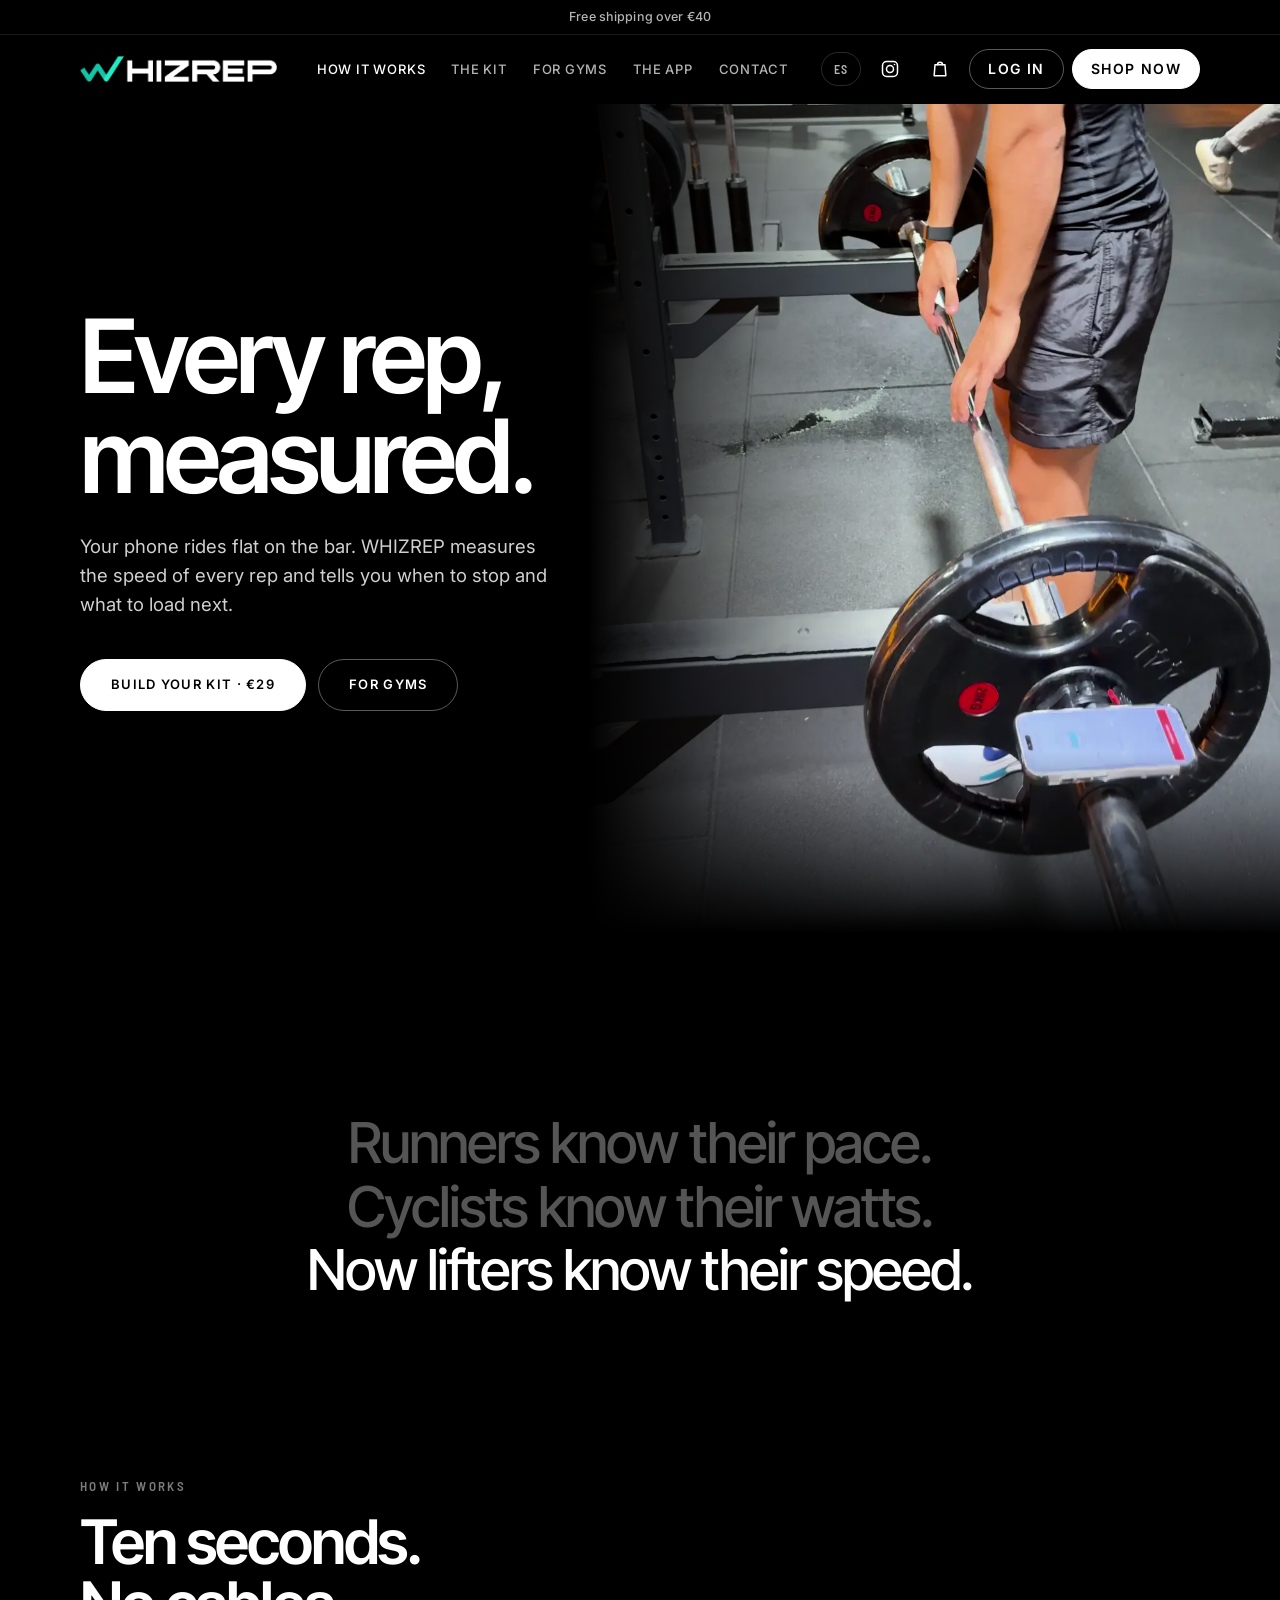
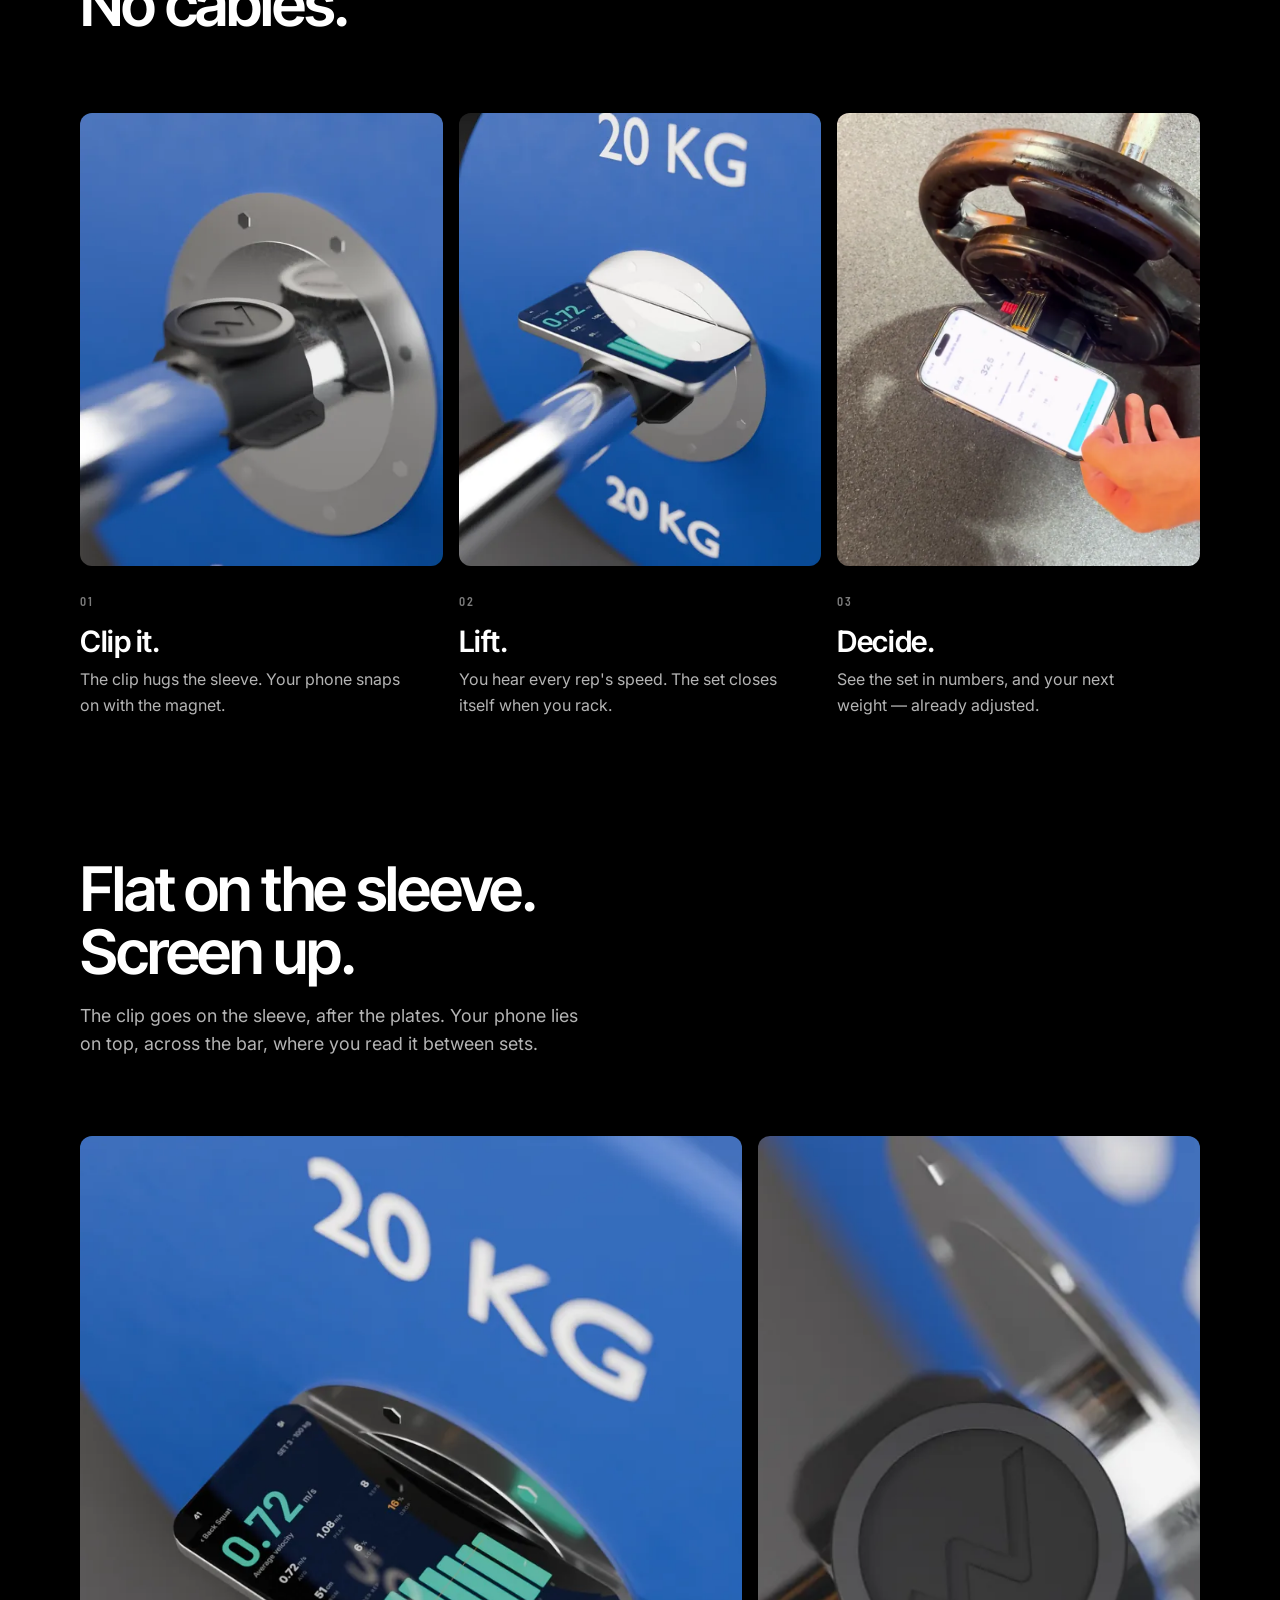
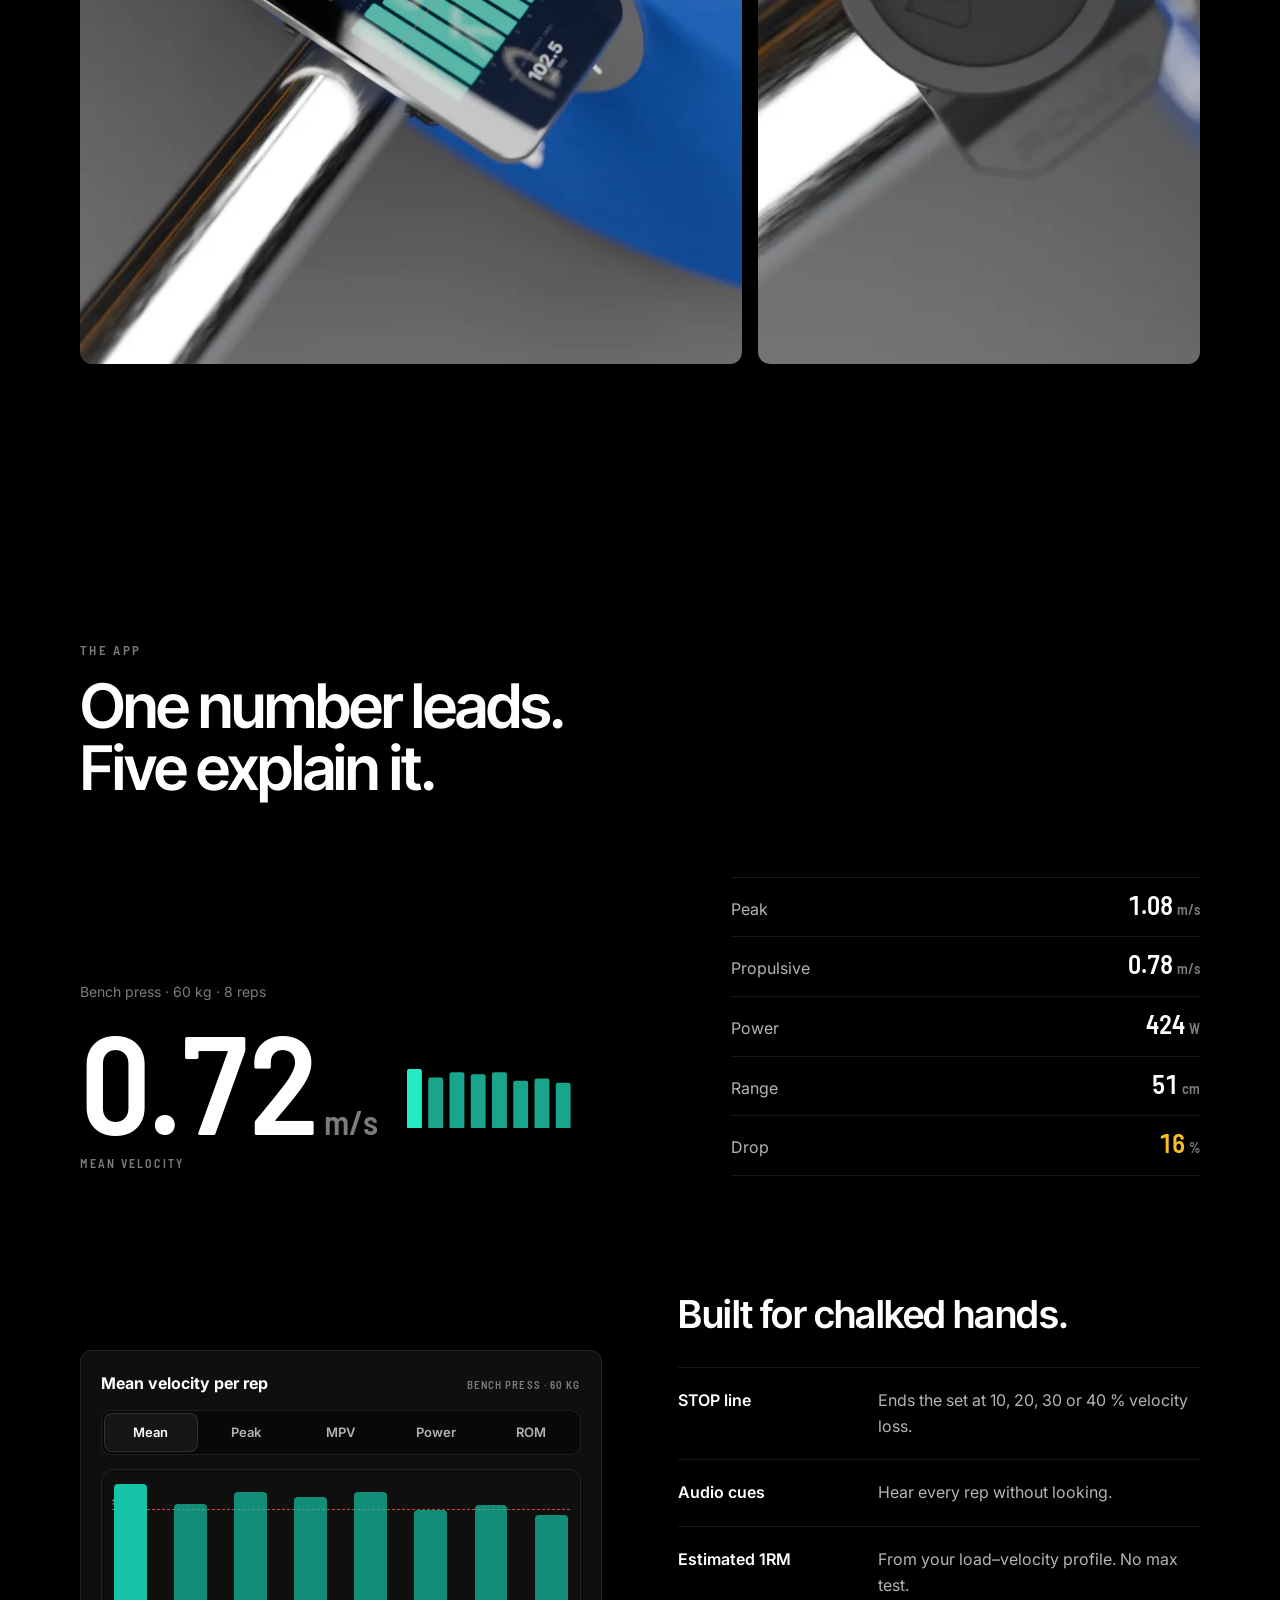
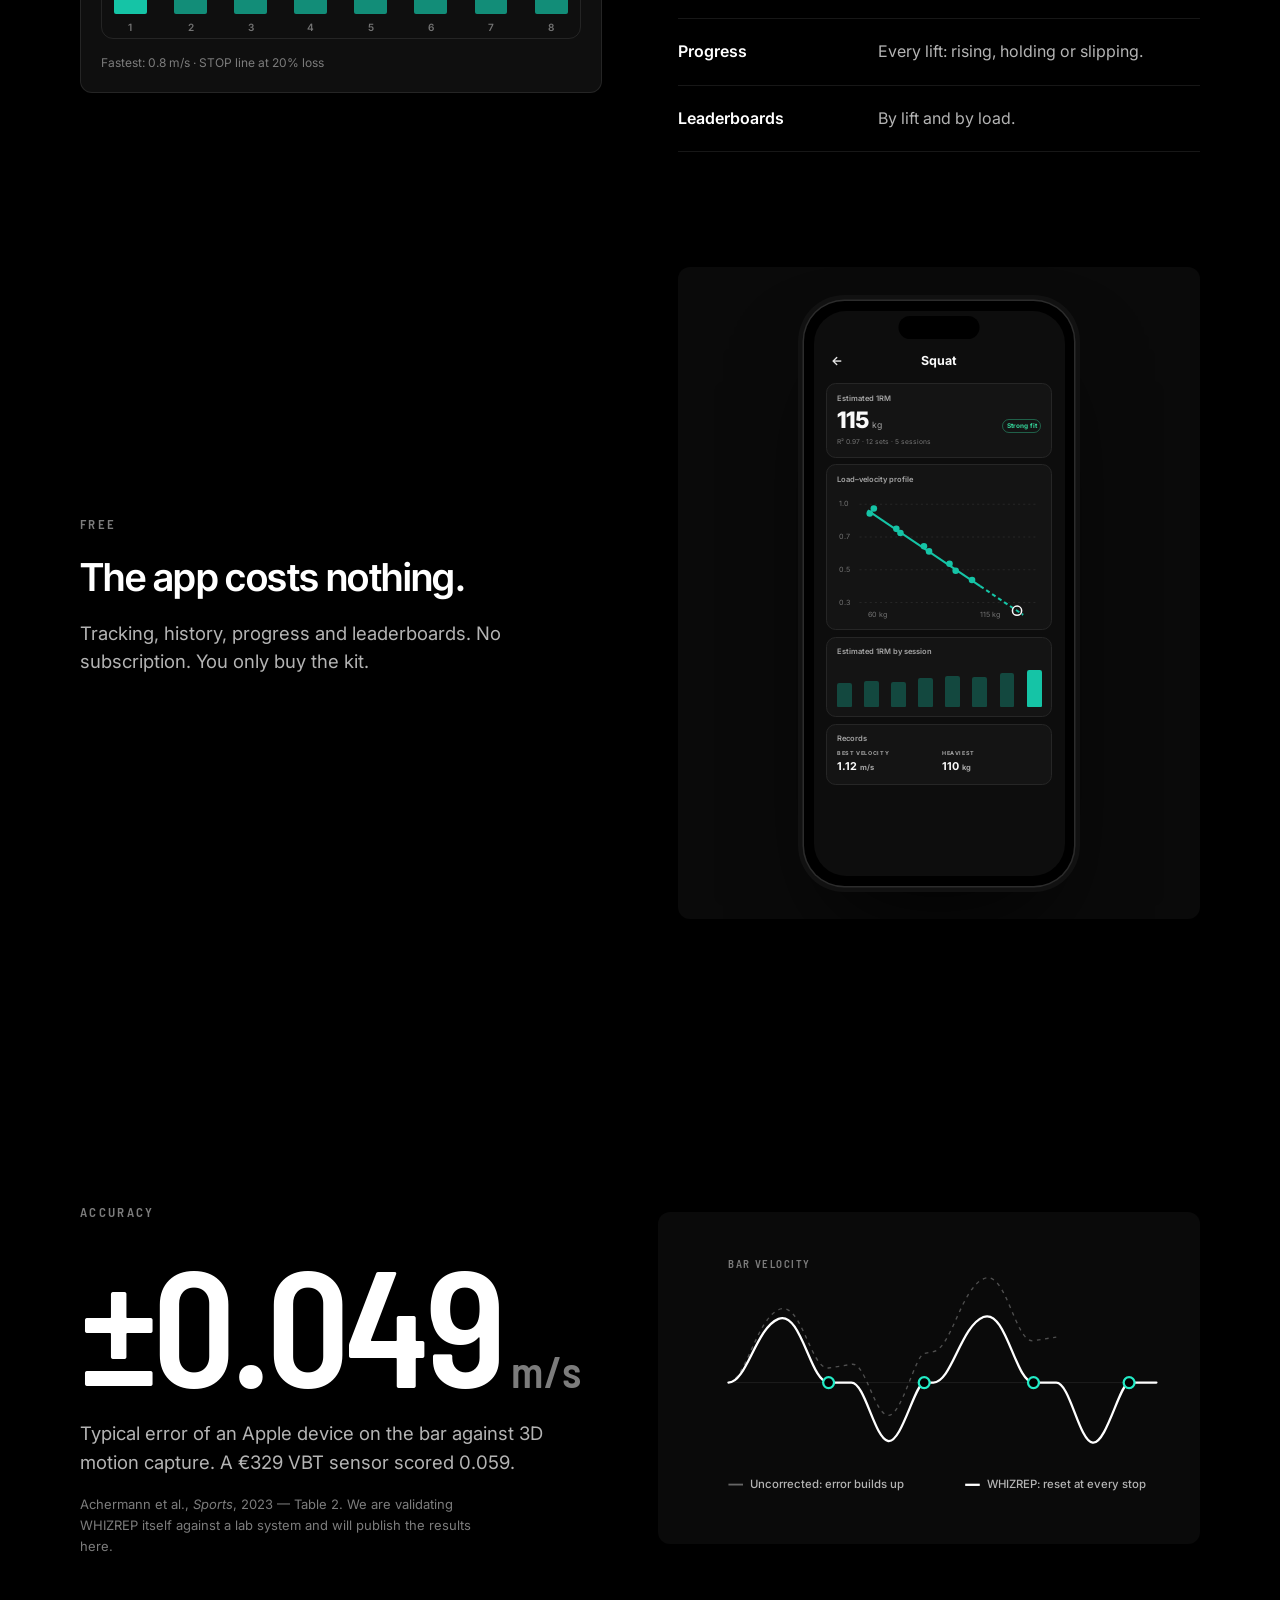
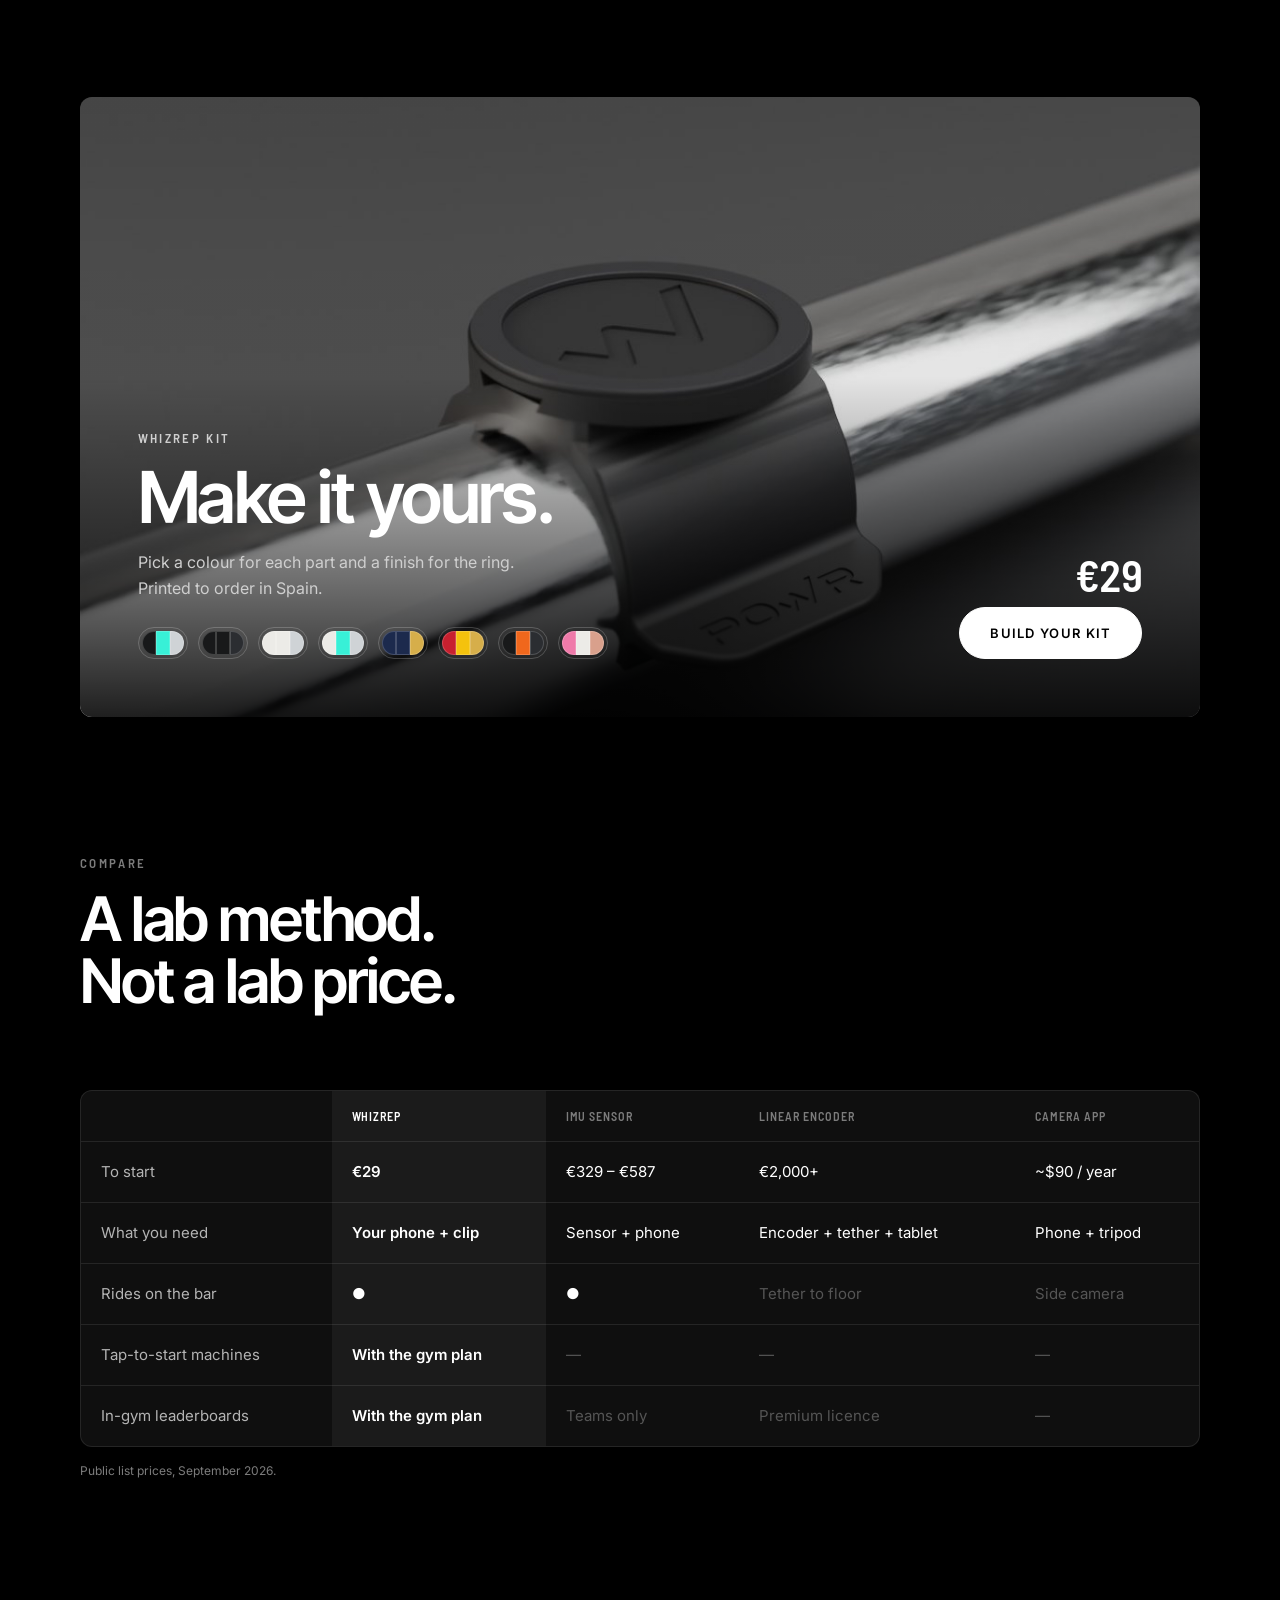
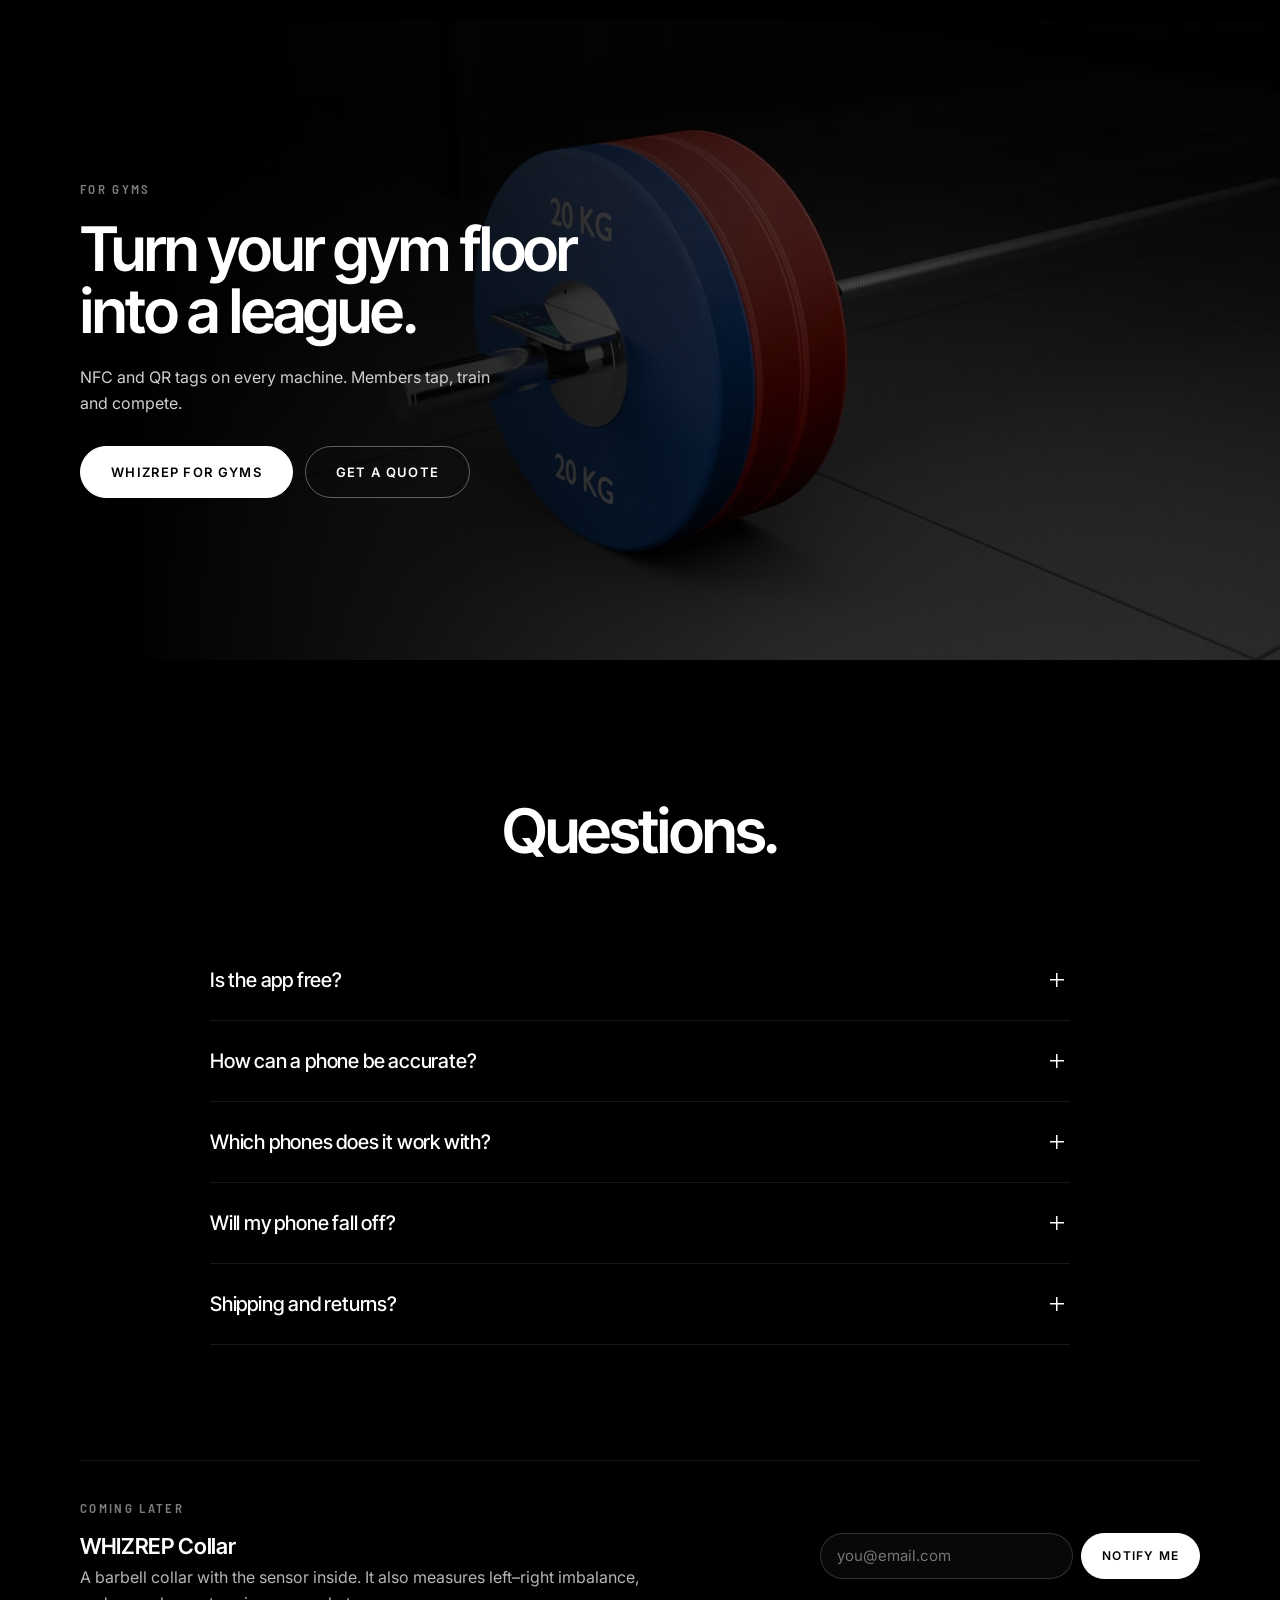
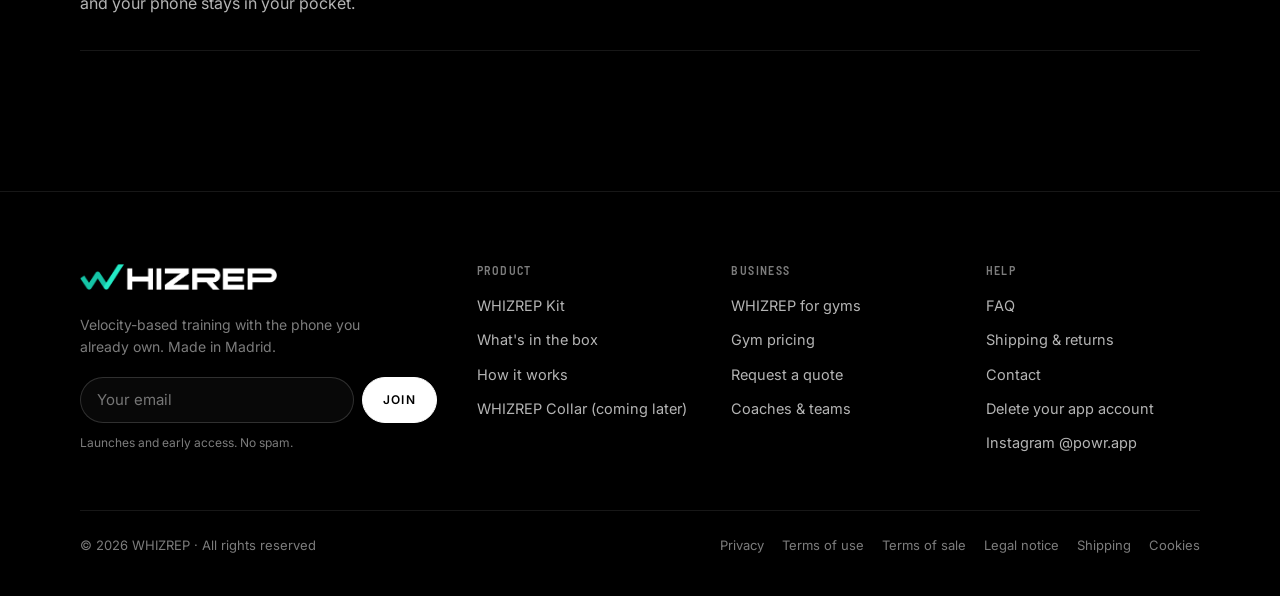
==== index.html @ 8ef983dd "Publish website from Powr 1ad20a00" ====
<!doctype html>
<html lang="en">
<head>
<meta charset="utf-8">
<meta name="viewport" content="width=device-width, initial-scale=1, viewport-fit=cover">
<title>WHIZREP — Velocity-based training with your phone</title>
<meta name="title-es" content="WHIZREP — Entrenamiento basado en la velocidad con tu móvil">
<meta name="description" content="WHIZREP turns your phone into a velocity-based training coach. Clip it to the bar, lift, and get bar speed, power, fatigue and 1RM on every rep. The WHIZREP Kit, €29. Installations for gyms.">
<meta name="theme-color" content="#000000">
<meta property="og:title" content="WHIZREP — Every rep, measured">
<meta property="og:description" content="Bar speed, power, fatigue and 1RM on every rep. The WHIZREP Kit, €29. Installations for gyms.">
<meta property="og:image" content="assets/img/og.jpg?v=20261028">
<meta property="og:type" content="website">
<link rel="icon" href="assets/img/favicon.png?v=20261028" type="image/png">
<link rel="apple-touch-icon" href="assets/img/apple-touch-icon.png?v=20261028">
<link rel="preconnect" href="https://fonts.googleapis.com"><link rel="preconnect" href="https://fonts.gstatic.com" crossorigin>
<link href="https://fonts.googleapis.com/css2?family=Inter+Tight:wght@500;600;700&family=Inter:wght@400;500;600;700&family=Barlow+Semi+Condensed:wght@500;600;700&display=swap" rel="stylesheet">
<link rel="stylesheet" href="assets/css/site.css?v=20261028">
<style>
  /* ---- hero: real footage on the right (barbell row, phone flat on the sleeve), one line of copy ---- */
  .h-hero { position: relative; min-height: min(92vh, 900px); display: flex; align-items: center; overflow: hidden; background: #000; }
  .h-hero .media { position: absolute; top: 0; right: 0; bottom: 0; width: min(54%, 820px); }
  .h-hero .media video, .h-hero .media img { width: 100%; height: 100%; object-fit: cover; object-position: 60% 62%; display: block; }
  .h-hero .media::after { content: ""; position: absolute; inset: -1px -1px -2px -1px; background: linear-gradient(90deg, #000 0%, rgba(0,0,0,.55) 18%, rgba(0,0,0,0) 46%), linear-gradient(0deg, #000 0%, transparent 22%); pointer-events: none; }
  .h-hero .wrap { position: relative; padding-top: 60px; padding-bottom: 80px; }
  .h-hero .copy { max-width: 620px; }
  .h-hero h1 { font-size: clamp(52px, 8vw, 116px); }
  .h-hero .lede { margin-top: 26px; max-width: 40ch; color: #d0d0d0; }
  .h-hero .cta { display: flex; gap: 12px; flex-wrap: wrap; margin-top: 40px; }
  .h-hero .note { position: absolute; right: var(--gutter); bottom: 28px; font: 600 12px/1 var(--f-mono); letter-spacing: .18em; text-transform: uppercase; color: var(--muted); }
  @media (max-width: 1000px) {
    .h-hero { flex-direction: column; align-items: stretch; min-height: 0; }
    .h-hero .media { position: relative; width: 100%; height: min(72vh, 125vw); overflow: hidden; }
    .h-hero .media::after { background: linear-gradient(0deg, #000 0%, rgba(0,0,0,0) 34%); }
    .h-hero .wrap { margin-top: -72px; padding-top: 0; padding-bottom: 56px; }
    .h-hero .note { display: none; }
  }

  /* ---- statement ---- */
  .statement { padding: clamp(100px, 14vw, 200px) 0; text-align: center; }
  .statement p { font: 500 clamp(30px, 4.4vw, 60px)/1.12 var(--f-display); letter-spacing: -0.035em; max-width: 20ch; margin: 0 auto; color: #555; }
  .statement p b { color: #fff; font-weight: 500; }

  /* ---- section heads: headline + one line ---- */
  .sh { display: grid; gap: 18px; margin-bottom: clamp(44px, 6vw, 80px); max-width: 760px; }
  .sh.c { text-align: center; margin-left: auto; margin-right: auto; justify-items: center; }
  .sh p { color: var(--text-2); font-size: clamp(17px, 1.4vw, 19px); max-width: 46ch; }

  /* ---- three steps ---- */
  .trio { display: grid; grid-template-columns: repeat(3, 1fr); gap: 16px; }
  .trio figure { margin: 0; display: grid; gap: 22px; align-content: start; }
  .trio .ph { aspect-ratio: 4/5; border-radius: var(--radius); overflow: hidden; background: #0c0c0c; position: relative; }
  .trio .ph img { width: 100%; height: 100%; object-fit: cover; display: block; transition: transform 1.2s var(--ease); }
  .trio .ph picture { display: contents; }
  .trio figure:hover .ph img { transform: scale(1.04); }
  .trio .k { font: 600 12px/1 var(--f-mono); letter-spacing: .18em; color: var(--muted); }
  .trio h3 { margin-top: 10px; font-size: clamp(24px, 2.3vw, 30px); }
  .trio p { color: var(--text-2); margin-top: 8px; max-width: 32ch; }
  .decide-video { position: absolute; inset: 0; width: 100%; height: 100%; object-fit: cover; display: block; }
  .decide-mock { position: absolute; inset: 0; padding: 26px; display: flex; flex-direction: column; gap: 22px; justify-content: center; background: #0a0a0a; }
  @media (max-width: 900px) { .trio { grid-template-columns: 1fr; gap: 48px; } .trio .ph { aspect-ratio: 4/3; } }


  /* ---- true usage: two renders of the K.4 clip on the sleeve ---- */
  .real-row { display: grid; grid-template-columns: 1.2fr .8fr; gap: 16px; }
  .real-row figure { margin: 0; border-radius: var(--radius); overflow: hidden; background: #0c0c0c; }
  .real-row figure:first-child { aspect-ratio: 4/5; }
  .real-row img { width: 100%; height: 100%; object-fit: cover; display: block; }
  .real-row picture { display: contents; }
  @media (max-width: 900px) { .real-row { grid-template-columns: 1fr; } .real-row figure { aspect-ratio: 4/5; } .real-row figure + figure { aspect-ratio: 1; } }

  /* ---- numbers: one lead reading with its shape, the rest as rows ---- */
  .nums { display: grid; grid-template-columns: 1.1fr .9fr; gap: clamp(32px, 6vw, 96px); align-items: end; }
  .nums .ctx { font-size: 14px; color: var(--muted); }
  .nums .lead-row { display: flex; align-items: flex-end; gap: 28px; margin: 14px 0 12px; }
  .nums .lead b { font: 600 clamp(84px, 11vw, 150px)/.85 var(--f-num); letter-spacing: -0.02em; font-variant-numeric: tabular-nums; }
  .nums .lead b small { font-size: .24em; color: var(--muted); margin-left: 8px; letter-spacing: .02em; }
  .nums .reps { width: clamp(110px, 14vw, 170px); height: auto; margin-bottom: 10px; }
  .nums .lbl { font: 600 12px/1 var(--f-mono); letter-spacing: .18em; text-transform: uppercase; color: var(--muted); }
  .nums .rest { margin: 0; }
  .nums .rest div { display: flex; justify-content: space-between; align-items: baseline; padding: 14px 0; border-top: 1px solid var(--line); }
  .nums .rest div:last-child { border-bottom: 1px solid var(--line); }
  .nums .rest dt { color: var(--text-2); }
  .nums .rest dd { margin: 0; font: 600 26px/1 var(--f-num); font-variant-numeric: tabular-nums; }
  .nums .rest dd small { font-size: .55em; color: var(--muted); margin-left: 4px; }
  @media (max-width: 900px) { .nums { grid-template-columns: 1fr; gap: 36px; } }

  .app-row { display: grid; grid-template-columns: 1fr 1fr; gap: clamp(32px, 6vw, 96px); align-items: center; margin-top: clamp(72px, 9vw, 120px); }
  .app-row .stage { aspect-ratio: 4/5; border-radius: var(--radius); background: #0a0a0a; display: grid; place-items: center; }
  .plain { list-style: none; margin: 30px 0 0; padding: 0; display: grid; }
  .plain li { padding: 20px 0; border-top: 1px solid var(--line); display: grid; grid-template-columns: 180px 1fr; gap: 20px; color: var(--text-2); }
  .plain li:last-child { border-bottom: 1px solid var(--line); }
  .plain li b { color: var(--text); font-weight: 600; }
  @media (max-width: 900px) { .app-row { grid-template-columns: 1fr; } .plain li { grid-template-columns: 1fr; gap: 4px; } }

  /* ---- accuracy ---- */
  .acc-row { display: grid; grid-template-columns: .9fr 1.1fr; gap: clamp(32px, 6vw, 96px); align-items: center; }
  .big-num { font: 600 clamp(88px, 13vw, 184px)/.9 var(--f-num); letter-spacing: -0.03em; font-variant-numeric: tabular-nums; }
  .big-num small { font-size: .26em; color: var(--muted); letter-spacing: .02em; margin-left: 8px; }
  .acc-row .src { font-size: 13px; color: var(--muted); margin-top: 18px; max-width: 52ch; }
  .curve-box { border-radius: var(--radius); background: #0a0a0a; padding: clamp(18px, 3vw, 34px); }
  .curve { width: 100%; height: auto; }
  .curve .raw { fill: none; stroke: #fff; stroke-width: 2.5; stroke-linecap: round; }
  .curve .drift { fill: none; stroke: #666; stroke-width: 1.5; stroke-dasharray: 4 5; }
  .curve .zero circle { fill: #000; stroke: #23ebc6; stroke-width: 2.5; }
  .curve .lbl { fill: #7c7c7c; font: 600 12px var(--f-mono); letter-spacing: .14em; }
  .curve .leg { fill: #b4b4b4; font: 500 12.5px var(--f-body); }
  @media (max-width: 900px) { .acc-row { grid-template-columns: 1fr; } }

  /* ---- kit: full-bleed product, colour presets ---- */
  .kit-band { position: relative; border-radius: var(--radius); overflow: hidden; min-height: 620px; display: flex; align-items: flex-end; background: #0b0b0b; }
  .kit-band > img { position: absolute; inset: 0; width: 100%; height: 100%; object-fit: cover; }
  .kit-band::after { content: ""; position: absolute; inset: 0; background: linear-gradient(0deg, rgba(0,0,0,.88), rgba(0,0,0,.1) 55%); }
  .kit-band .body { position: relative; z-index: 1; padding: clamp(28px, 4.5vw, 64px); display: grid; gap: 18px; width: 100%; grid-template-columns: 1fr auto; align-items: end; }
  .kit-band h2 { font-size: clamp(40px, 5.6vw, 76px); }
  .kit-band p { color: #cfcfcf; max-width: 42ch; }
  .presets { display: flex; gap: 10px; flex-wrap: wrap; margin-top: 10px; }
  .presets a { display: inline-flex; border-radius: 99px; padding: 3px; border: 1px solid rgba(255,255,255,.2); transition: border-color .2s, transform .2s var(--ease); }
  .presets a:hover { border-color: #fff; transform: translateY(-2px); }
  .presets .kit-swatch i { width: 14px; height: 24px; }
  .kit-band .buy { display: grid; gap: 10px; justify-items: end; text-align: right; }
  .kit-band .buy .price { font-size: 44px; }
  @media (max-width: 760px) { .kit-band { min-height: 640px; } .kit-band > img { height: 58%; object-position: center 30%; } .kit-band::after { background: linear-gradient(0deg, #000 46%, rgba(0,0,0,0) 70%); } .kit-band .body { grid-template-columns: 1fr; } .kit-band .buy { justify-items: start; text-align: left; } }

  /* ---- gyms band ---- */
  .gym-band { position: relative; min-height: 640px; display: flex; align-items: center; overflow: hidden; }
  .gym-band > picture img { position: absolute; inset: 0; width: 100%; height: 100%; object-fit: cover; object-position: 70% center; opacity: .5; }
  .gym-band::after { content: ""; position: absolute; inset: 0; background: linear-gradient(90deg, #000 10%, rgba(0,0,0,.4) 60%, rgba(0,0,0,.2)); }
  .gym-band .wrap { position: relative; z-index: 1; display: grid; gap: 22px; }
  .gym-band h2 { max-width: 13ch; }
  .gym-band p { color: #cfcfcf; max-width: 42ch; }

  .collar-row { display: grid; grid-template-columns: 1fr auto; gap: 24px; align-items: center; padding: 34px 0; border-top: 1px solid var(--line); border-bottom: 1px solid var(--line); }
  .collar-row h3 { font-size: 22px; }
  .collar-row p { color: var(--text-2); margin-top: 6px; max-width: 56ch; }
  @media (max-width: 800px) { .collar-row { grid-template-columns: 1fr; } }
</style>
</head>
<body data-page="home">

<!-- ================= HERO ================= -->
<section class="h-hero">
  <div class="media" aria-hidden="true">
    <video autoplay muted loop playsinline preload="auto" poster="assets/video/row-on-bar-poster.webp"><source src="assets/video/row-on-bar.mp4" type="video/mp4"></video>
  </div>
  <div class="wrap">
    <div class="copy">
      <h1 class="reveal" data-es="Cada rep,<br>medida.">Every rep,<br>measured.</h1>
      <p class="lede reveal d1" data-es="El móvil va plano sobre la barra. WHIZREP mide la velocidad de cada repetición y te dice cuándo parar y cuánto cargar.">Your phone rides flat on the bar. WHIZREP measures the speed of every rep and tells you when to stop and what to load next.</p>
      <div class="cta reveal d2">
        <a class="btn" href="product.html?id=kit" data-es="Crea tu kit · 29 €">Build your kit · €29</a>
        <a class="btn ghost" href="gyms.html" data-es="Para gimnasios">For gyms</a>
      </div>
    </div>
  </div>
</section>

<!-- ================= STATEMENT ================= -->
<section class="statement">
  <div class="wrap">
    <p class="reveal" data-es="Quien corre sabe su ritmo. Quien pedalea sabe sus vatios. <b>Ahora, quien levanta sabe su velocidad.</b>">Runners know their pace. Cyclists know their watts. <b>Now lifters know their speed.</b></p>
  </div>
</section>

<!-- ================= HOW IT WORKS ================= -->
<section class="section" id="how" style="padding-top:0">
  <div class="wrap">
    <div class="sh">
      <span class="eyebrow reveal" data-es="Cómo funciona">How it works</span>
      <h2 class="reveal d1" data-es="Diez segundos.<br>Sin cables.">Ten seconds.<br>No cables.</h2>
    </div>
    <div class="trio">
      <figure class="reveal">
        <div class="ph"><picture><source type="image/webp" srcset="assets/img/render/clip-sleeve-480.webp 480w, assets/img/render/clip-sleeve-800.webp 800w, assets/img/render/clip-sleeve-1200.webp 1200w" sizes="(max-width: 900px) 100vw, 33vw"><img src="assets/img/render/clip-sleeve-800.jpg" alt="WHIZREP Bar Clip on an Olympic sleeve, just outside the plates" loading="lazy"></picture></div>
        <figcaption><span class="k">01</span><h3 data-es="Engánchalo.">Clip it.</h3><p data-es="El clip abraza el manguito. El móvil se pega con el imán.">The clip hugs the sleeve. Your phone snaps on with the magnet.</p></figcaption>
      </figure>
      <figure class="reveal d1">
        <div class="ph"><picture><source type="image/webp" srcset="assets/img/render/bar-side-480.webp 480w, assets/img/render/bar-side-800.webp 800w, assets/img/render/bar-side-1200.webp 1200w" sizes="(max-width: 900px) 100vw, 33vw"><img src="assets/img/render/bar-side-800.jpg" alt="Phone lying flat on the clip, screen up, across the barbell sleeve" loading="lazy" style="object-position:center 45%"></picture></div>
        <figcaption><span class="k">02</span><h3 data-es="Levanta.">Lift.</h3><p data-es="Oyes la velocidad de cada rep. La serie se cierra sola al dejar la barra.">You hear every rep's speed. The set closes itself when you rack.</p></figcaption>
      </figure>
      <figure class="reveal d2">
        <div class="ph">
          <video class="decide-video" autoplay muted loop playsinline preload="metadata" poster="assets/video/app-result-poster.webp" aria-label="Checking the set result in the WHIZREP app, next to the bar"><source src="assets/video/app-result.mp4" type="video/mp4"></video>
        </div>
        <figcaption><span class="k">03</span><h3 data-es="Decide.">Decide.</h3><p data-es="Ves tu serie en números y el peso de la siguiente, ya ajustado.">See the set in numbers, and your next weight — already adjusted.</p></figcaption>
      </figure>
    </div>
  </div>
</section>

<!-- ================= HOW IT REALLY SITS ================= -->
<section class="section" id="on-the-bar" style="padding-top:0">
  <div class="wrap">
    <div class="sh">
      <h2 class="reveal" data-es="Plano en el manguito.<br>Pantalla arriba.">Flat on the sleeve.<br>Screen up.</h2>
      <p class="reveal d1" data-es="El clip va en el manguito, después de los discos. El móvil va encima, atravesado sobre la barra, donde lo lees entre series.">The clip goes on the sleeve, after the plates. Your phone lies on top, across the bar, where you read it between sets.</p>
    </div>
    <div class="real-row reveal">
      <figure><picture><source type="image/webp" srcset="assets/img/render/screen-on-bar-480.webp 480w, assets/img/render/screen-on-bar-800.webp 800w, assets/img/render/screen-on-bar-1200.webp 1200w" sizes="(max-width: 900px) 100vw, 58vw"><img src="assets/img/render/screen-on-bar-800.jpg" alt="Looking down at the WHIZREP app on a phone that sits on the barbell sleeve" loading="lazy" style="object-position:center 40%"></picture></figure>
      <figure><picture><source type="image/webp" srcset="assets/img/render/clip-top-480.webp 480w, assets/img/render/clip-top-800.webp 800w, assets/img/render/clip-top-1200.webp 1200w" sizes="(max-width: 900px) 100vw, 38vw"><img src="assets/img/render/clip-top-800.jpg" alt="The clip on the sleeve from above: magnet ring around the textured plate with the W mark" loading="lazy"></picture></figure>
    </div>
  </div>
</section>

<!-- ================= WHAT IT MEASURES ================= -->
<section class="section" id="app">
  <div class="wrap">
    <div class="sh">
      <span class="eyebrow reveal" data-es="La app">The app</span>
      <h2 class="reveal d1" data-es="Un número manda.<br>Cinco lo explican.">One number leads.<br>Five explain it.</h2>
    </div>
    <div class="nums reveal">
      <div class="lead">
        <span class="ctx" data-es="Press banca · 60 kg · 8 reps">Bench press · 60 kg · 8 reps</span>
        <div class="lead-row">
          <b>0.72<small>m/s</small></b>
          <svg class="reps" viewBox="0 0 160 56" aria-label="Mean velocity of each of the 8 reps">
            <g fill="#23ebc6"><rect x="0" y="0" width="14" height="56" rx="2"/><rect x="20" y="8" width="14" height="48" rx="2" opacity=".7"/><rect x="40" y="3" width="14" height="53" rx="2" opacity=".7"/><rect x="60" y="5" width="14" height="51" rx="2" opacity=".7"/><rect x="80" y="3" width="14" height="53" rx="2" opacity=".7"/><rect x="100" y="11" width="14" height="45" rx="2" opacity=".7"/><rect x="120" y="9" width="14" height="47" rx="2" opacity=".7"/><rect x="140" y="13" width="14" height="43" rx="2" opacity=".7"/></g>
          </svg>
        </div>
        <span class="lbl" data-es="Velocidad media">Mean velocity</span>
      </div>
      <dl class="rest">
        <div><dt data-es="Pico">Peak</dt><dd>1.08<small>m/s</small></dd></div>
        <div><dt data-es="Propulsiva">Propulsive</dt><dd>0.78<small>m/s</small></dd></div>
        <div><dt data-es="Potencia">Power</dt><dd>424<small>W</small></dd></div>
        <div><dt data-es="Recorrido">Range</dt><dd>51<small>cm</small></dd></div>
        <div><dt data-es="Caída">Drop</dt><dd style="color:var(--amber)">16<small>%</small></dd></div>
      </dl>
    </div>

    <div class="app-row">
      <div class="sa-card reveal">
        <div class="sa-card-head"><b id="saTitle">Mean velocity per rep</b><span class="demo-note" data-es="Press banca · 60 kg">Bench press · 60 kg</span></div>
        <div class="seg" id="saSeg"><button data-m="mean" class="on">Mean</button><button data-m="peak">Peak</button><button data-m="mpv">MPV</button><button data-m="power">Power</button><button data-m="rom">ROM</button></div>
        <div class="sa-chart" id="saChart"><div class="cut"></div></div>
        <p class="xs muted" id="saNote"></p>
      </div>
      <div>
        <h3 class="reveal" style="font-size:clamp(28px,3vw,40px)" data-es="Hecho para manos con tiza.">Built for chalked hands.</h3>
        <ul class="plain reveal d1">
          <li><b data-es="Línea STOP">STOP line</b><span data-es="Para la serie al 10, 20, 30 o 40 % de pérdida.">Ends the set at 10, 20, 30 or 40 % velocity loss.</span></li>
          <li><b data-es="Audio">Audio cues</b><span data-es="Oyes cada rep sin mirar el móvil.">Hear every rep without looking.</span></li>
          <li><b data-es="1RM estimado">Estimated 1RM</b><span data-es="Del perfil carga–velocidad. Sin test máximo.">From your load–velocity profile. No max test.</span></li>
          <li><b data-es="Progreso">Progress</b><span data-es="Cada ejercicio: sube, se mantiene o baja.">Every lift: rising, holding or slipping.</span></li>
          <li><b data-es="Rankings">Leaderboards</b><span data-es="Por ejercicio y peso.">By lift and by load.</span></li>
        </ul>
      </div>
    </div>

    <div class="app-row">
      <div class="reveal">
        <span class="eyebrow" data-es="Gratis">Free</span>
        <h3 style="font-size:clamp(28px,3vw,40px);margin-top:18px" data-es="La app no cuesta nada.">The app costs nothing.</h3>
        <p class="lede" style="margin-top:18px" data-es="Medición, historial, progreso y rankings. Sin suscripción. Solo compras el kit.">Tracking, history, progress and leaderboards. No subscription. You only buy the kit.</p>
      </div>
      <div class="stage reveal d1">
        <div class="phone" style="--w:270px">
          <div class="screen">
            <div class="app-top"><span class="back">←</span><span data-es="Sentadilla">Squat</span></div>
            <div class="ex-cards">
              <div class="xc">
                <small data-es="1RM estimado">Estimated 1RM</small>
                <div class="xc-row"><b>115</b><i>kg</i><span class="fit" data-es="Buen ajuste">Strong fit</span></div>
                <em>R² 0.97 · 12 sets · 5 sessions</em>
              </div>
              <div class="xc">
                <small data-es="Perfil carga–velocidad">Load–velocity profile</small>
                <svg viewBox="0 0 200 128" class="lv">
                  <g stroke="#262626" stroke-dasharray="2 3"><line x1="22" y1="14" x2="196" y2="14"/><line x1="22" y1="46" x2="196" y2="46"/><line x1="22" y1="78" x2="196" y2="78"/><line x1="22" y1="110" x2="196" y2="110"/></g>
                  <g fill="#737373" font-size="7" font-family="Inter"><text x="2" y="16">1.0</text><text x="2" y="48">0.7</text><text x="2" y="80">0.5</text><text x="2" y="112">0.3</text><text x="30" y="124">60 kg</text><text x="140" y="124">115 kg</text></g>
                  <line x1="30" y1="20" x2="140" y2="94" stroke="#15c4a6" stroke-width="2"/>
                  <line x1="140" y1="94" x2="182" y2="122" stroke="#15c4a6" stroke-width="2" stroke-dasharray="4 3"/>
                  <g fill="#15c4a6"><circle cx="32" cy="23" r="3.2"/><circle cx="36" cy="18" r="3.2"/><circle cx="58" cy="38" r="3.2"/><circle cx="62" cy="42" r="3.2"/><circle cx="85" cy="55" r="3.2"/><circle cx="90" cy="60" r="3.2"/><circle cx="110" cy="72" r="3.2"/><circle cx="116" cy="79" r="3.2"/><circle cx="132" cy="88" r="3.2"/></g>
                  <circle cx="176" cy="118" r="4.5" fill="none" stroke="#fafafa" stroke-width="1.5"/>
                </svg>
              </div>
              <div class="xc"><small data-es="1RM estimado por sesión">Estimated 1RM by session</small><div class="xc-bars"><i style="height:58%"></i><i style="height:62%"></i><i style="height:61%"></i><i style="height:70%"></i><i style="height:74%"></i><i style="height:73%"></i><i style="height:81%"></i><i style="height:88%"></i></div></div>
              <div class="xc"><small data-es="Récords">Records</small><div class="xc-2"><div><small>BEST VELOCITY</small><b>1.12 <i>m/s</i></b></div><div><small>HEAVIEST</small><b>110 <i>kg</i></b></div></div></div>
            </div>
          </div>
        </div>
      </div>
    </div>
  </div>
</section>

<!-- ================= ACCURACY ================= -->
<section class="section" id="science">
  <div class="wrap">
    <div class="acc-row">
      <div>
        <span class="eyebrow reveal" data-es="Precisión">Accuracy</span>
        <div class="big-num reveal d1" style="margin-top:22px">±0.049<small>m/s</small></div>
        <p class="lede reveal d2" style="margin-top:22px" data-es="Error típico de un dispositivo Apple en la barra frente a captura de movimiento 3D. Un sensor VBT de 329 € dio 0,059.">Typical error of an Apple device on the bar against 3D motion capture. A €329 VBT sensor scored 0.059.</p>
        <p class="src reveal d2">Achermann et al., <i>Sports</i>, 2023 — Table 2. <span data-es="Estamos validando WHIZREP frente a un sistema de laboratorio; publicaremos los resultados aquí.">We are validating WHIZREP itself against a lab system and will publish the results here.</span></p>
      </div>
      <div class="curve-box reveal d1">
        <svg viewBox="0 0 520 290" class="curve" aria-label="Bar velocity over three reps; WHIZREP resets the drift every time the bar stops">
          <g stroke="#1f1f1f"><line x1="40" y1="150" x2="510" y2="150"/></g>
          <text x="40" y="24" class="lbl" data-es-svg="VELOCIDAD DE LA BARRA">BAR VELOCITY</text>
          <path class="drift" d="M40 150 C60 146 70 82 95 70 S130 136 150 134 L175 130 C190 126 200 184 215 186 S245 120 255 118 L265 116 C285 112 295 48 320 36 S355 108 375 104 L400 100"/>
          <path class="raw" d="M40 150 C60 150 70 90 95 80 S130 150 150 150 L175 150 C190 150 200 210 215 214 S245 150 255 150 L265 150 C285 150 295 88 320 78 S355 150 375 150 L400 150 C415 150 425 214 440 216 S470 150 480 150 L510 150"/>
          <g class="zero"><circle cx="150" cy="150" r="6"/><circle cx="255" cy="150" r="6"/><circle cx="375" cy="150" r="6"/><circle cx="480" cy="150" r="6"/></g>
          <g transform="translate(40 262)"><rect width="16" height="2" y="-1" fill="#666"/><text x="24" y="4" class="leg" data-es-svg="Sin corregir: el error se acumula">Uncorrected: error builds up</text><rect x="260" width="16" height="2.5" y="-1" fill="#fff"/><text x="284" y="4" class="leg" data-es-svg="WHIZREP: se corrige en cada parada">WHIZREP: reset at every stop</text></g>
        </svg>
      </div>
    </div>
  </div>
</section>

<!-- ================= THE KIT ================= -->
<section class="section" id="kit" style="padding-top:0">
  <div class="wrap">
    <div class="kit-band reveal">
      <img src="assets/img/clip-hero.jpg" alt="WHIZREP Bar Clip on a barbell sleeve: clip, MagSafe plate and magnet ring" loading="lazy">
      <div class="body">
        <div style="display:grid;gap:16px">
          <span class="eyebrow" style="color:#cfcfcf">WHIZREP Kit</span>
          <h2 data-es="Hazlo tuyo.">Make it yours.</h2>
          <p data-es="Elige el color de cada pieza y el acabado del anillo. Impreso por encargo en España.">Pick a colour for each part and a finish for the ring. Printed to order in Spain.</p>
          <div class="presets" id="homePresets"></div>
        </div>
        <div class="buy">
          <div class="price">€29</div>
          <a class="btn" href="product.html?id=kit" data-es="Crea tu kit">Build your kit</a>
        </div>
      </div>
    </div>
  </div>
</section>

<!-- ================= COMPARE ================= -->
<section class="section" style="padding-top:0">
  <div class="wrap">
    <div class="sh">
      <span class="eyebrow reveal" data-es="Comparativa">Compare</span>
      <h2 class="reveal d1" data-es="Método de laboratorio.<br>Sin precio de laboratorio.">A lab method.<br>Not a lab price.</h2>
    </div>
    <div class="compare-wrap reveal">
      <table class="compare">
        <thead><tr><th></th><th class="us">WHIZREP</th><th data-es="Sensor IMU">IMU sensor</th><th data-es="Encoder lineal">Linear encoder</th><th data-es="App de cámara">Camera app</th></tr></thead>
        <tbody>
          <tr><td data-es="Para empezar">To start</td><td class="us">€29</td><td>€329 – €587</td><td>€2,000+</td><td data-es="~90 $/año">~$90 / year</td></tr>
          <tr><td data-es="Qué necesitas">What you need</td><td class="us" data-es="Tu móvil + clip">Your phone + clip</td><td data-es="Sensor + móvil">Sensor + phone</td><td data-es="Encoder + cable + tablet">Encoder + tether + tablet</td><td data-es="Móvil + trípode">Phone + tripod</td></tr>
          <tr><td data-es="Va en la barra">Rides on the bar</td><td class="us yes">●</td><td class="yes">●</td><td class="no" data-es="Cable al suelo">Tether to floor</td><td class="no" data-es="Cámara de lado">Side camera</td></tr>
          <tr><td data-es="Máquinas con NFC/QR">Tap-to-start machines</td><td class="us" data-es="Con el plan gimnasio">With the gym plan</td><td class="no">—</td><td class="no">—</td><td class="no">—</td></tr>
          <tr><td data-es="Rankings de tu gimnasio">In-gym leaderboards</td><td class="us" data-es="Con el plan gimnasio">With the gym plan</td><td class="no" data-es="Solo equipos">Teams only</td><td class="no" data-es="Licencia premium">Premium licence</td><td class="no">—</td></tr>
        </tbody>
      </table>
    </div>
    <p class="xs muted" style="margin-top:14px" data-es="Precios públicos de septiembre de 2026.">Public list prices, September 2026.</p>
  </div>
</section>

<!-- ================= GYMS ================= -->
<section class="gym-band">
  <picture><source media="(max-width: 700px)" type="image/webp" srcset="assets/img/render/clip-sleeve-480.webp 480w, assets/img/render/clip-sleeve-800.webp 800w, assets/img/render/clip-sleeve-1200.webp 1200w" sizes="100vw"><source type="image/webp" srcset="assets/img/render/rack-clip-wide-800.webp 800w, assets/img/render/rack-clip-wide-1280.webp 1280w, assets/img/render/rack-clip-wide-1800.webp 1800w" sizes="100vw"><img src="assets/img/render/rack-clip-wide-1280.jpg" alt="" loading="lazy"></picture>
  <div class="wrap">
    <span class="eyebrow reveal" data-es="Para gimnasios">For gyms</span>
    <h2 class="reveal d1" data-es="Tu sala de fuerza, convertida en una liga.">Turn your gym floor into a league.</h2>
    <p class="reveal d2" data-es="Etiquetas NFC y QR en cada máquina. Tus socios acercan el móvil, entrenan y compiten.">NFC and QR tags on every machine. Members tap, train and compete.</p>
    <div class="reveal d3" style="display:flex;gap:12px;flex-wrap:wrap;margin-top:8px"><a class="btn" href="gyms.html" data-es="WHIZREP para gimnasios">WHIZREP for gyms</a><a class="btn ghost" href="gyms.html#quote" data-es="Pedir presupuesto">Get a quote</a></div>
  </div>
</section>

<!-- ================= FAQ ================= -->
<section class="section" id="faq">
  <div class="wrap">
    <div class="sh c"><h2 data-es="Preguntas.">Questions.</h2></div>
    <div class="faq">
      <details><summary data-es="¿La app es gratis?">Is the app free?</summary><p data-es="Sí. Medición, coaching, historial, progreso y rankings. Solo compras el kit una vez (29 €).">Yes. Tracking, coaching, history, progress and leaderboards. You only buy the kit once (€29).</p></details>
      <details><summary data-es="¿Cómo puede un móvil medir con precisión?">How can a phone be accurate?</summary><p data-es="Lleva el mismo tipo de sensores de movimiento que los dispositivos VBT dedicados. WHIZREP quita la gravedad, filtra el ruido y corrige el error cada vez que la barra se para. Como cualquier sensor de movimiento, pierde precisión en repeticiones muy lentas cerca del máximo.">It carries the same kind of motion sensors as dedicated VBT devices. WHIZREP removes gravity, filters the noise and cancels the error every time the bar stops. Like every motion sensor, it is less precise on very slow reps near your max.</p></details>
      <details><summary data-es="¿Con qué móviles funciona?">Which phones does it work with?</summary><p data-es="Los iPhone con MagSafe (12 o posterior) se enganchan directamente; los demás, con el anillo incluido pegado a la funda. La app está en beta para iPhone y cada kit incluye acceso.">MagSafe iPhones (12 or later) snap on directly; other phones use the included ring stuck to the case. The app is in beta on iPhone and every kit includes access.</p></details>
      <details><summary data-es="¿Se cae el móvil al levantar?">Will my phone fall off?</summary><p data-es="El clip agarra sobre cuatro tiras de silicona y el móvil se queda pegado al anillo magnético por MagSafe. No lo recomendamos para halterofilia con caídas de barra desde arriba.">The clip grips on four silicone strips, and the phone holds to the magnet ring by MagSafe. We don't recommend it for Olympic lifts where the bar is dropped from overhead.</p></details>
      <details><summary data-es="¿Cuánto tarda el envío? ¿Puedo devolverlo?">Shipping and returns?</summary><p data-es="España península en 2–4 días laborables, UE en 4–7. Envío gratis desde 40 €. 3 años de garantía. Puedes desistir en 14 días; el envío de vuelta lo pagas tú.">Spain (peninsula) 2–4 working days, EU 4–7. Free shipping over €40. 3-year warranty. You can withdraw within 14 days; return postage is yours.</p></details>
    </div>

    <div class="collar-row" id="collar" style="margin-top:clamp(72px,9vw,120px)">
      <div>
        <span class="eyebrow" data-es="Próximamente">Coming later</span>
        <h3 style="margin-top:12px">WHIZREP Collar</h3>
        <p data-es="Un collarín con el sensor dentro. Mide también el desequilibrio izquierda–derecha y el móvil se queda en el bolsillo.">A barbell collar with the sensor inside. It also measures left–right imbalance, and your phone stays in your pocket.</p>
      </div>
      <div>
        <form class="newsletter" style="margin:0;min-width:min(380px,100%)" name="waitlist" method="POST" data-powr-form data-ok="You're on the list. We'll tell you first." data-ok-es="Estás en la lista. Te avisaremos primero.">
          <input type="hidden" name="form-name" value="waitlist"><input type="hidden" name="product" value="collar">
          <p class="hp"><label>Leave empty <input name="bot-field"></label></p>
          <input type="email" name="email" required placeholder="you@email.com" data-es-ph="tu@email.com" aria-label="Email">
          <button class="btn sm" type="submit" data-es="Avisadme">Notify me</button>
        </form>
        <p class="form-status small" style="margin-top:10px"></p>
      </div>
    </div>
  </div>
</section>

<script src="assets/js/catalog.js?v=20261028"></script>
<script src="assets/js/app.js?v=20261028"></script>
<script src="assets/js/home.js?v=20261028"></script>
<script>
  /* Colour presets on the kit band: each one opens the configurator on that combination. */
  (() => {
    const K = window.POWR_PRODUCTS.kit.custom, el = document.getElementById('homePresets');
    const render = () => {
      el.innerHTML = K.presets.map((pr) => {
        const q = window.POWR.customParts('kit', pr.id), name = window.POWR.t(pr.en, pr.es);
        return `<a href="product.html?id=kit&c=${pr.id}" title="${name}" aria-label="${name}"><span class="kit-swatch" aria-hidden="true"><i style="background:${q.clip.hex}"></i><i style="background:${q.plate.hex}"></i><i style="background:${q.ring.hex}"></i></span></a>`;
      }).join('');
    };
    render(); document.addEventListener('powr:lang', render);
  })();

  /* With reduced motion the clips (hero row, step 03 app) do not play; their poster frames stay. */
  (() => {
    if (!window.matchMedia('(prefers-reduced-motion: reduce)').matches) return;
    document.querySelectorAll('.h-hero video, .decide-video').forEach((v) => { v.removeAttribute('autoplay'); v.pause(); });
  })();
</script>
</body>
</html>
---- assets/css/site.css ----
/* WHIZREP — site styles. Black and white; teal appears only inside data (the app's own colour), never as decoration. */
:root {
  --bg: #000;
  --bg-2: #080808;
  --surface: #0f0f0f;
  --surface-2: #161616;
  --line: rgba(255, 255, 255, 0.09);
  --line-2: rgba(255, 255, 255, 0.16);
  --text: #fff;
  --text-2: #b4b4b4;
  --muted: #7c7c7c;
  --teal: #23ebc6;
  --teal-2: #15c4a6;
  --teal-ink: #04201c;
  --teal-glow: rgba(35, 235, 198, 0.18);
  --red: #ef4343;
  --amber: #fbbf24;
  --green: #34d399;
  --chalk: #f4f3ef;
  --chalk-ink: #111414;
  --radius: 12px;      /* cards */
  --radius-sm: 8px;    /* inputs, thumbs */
  --radius-xs: 6px;    /* tags, badges */
  --max: 1200px;
  --gutter: clamp(16px, 4vw, 40px);
  --f-display: "Inter Tight", "Inter", system-ui, sans-serif;
  --f-body: "Inter", system-ui, -apple-system, sans-serif;
  --f-mono: "Barlow Semi Condensed", "Barlow", system-ui, sans-serif;   /* labels + numbers: DIN-like */
  --f-num: "Barlow Semi Condensed", "Barlow", system-ui, sans-serif;
  --ease: cubic-bezier(.2, .7, .2, 1);
  color-scheme: dark;
}

*, *::before, *::after { box-sizing: border-box; }
html { -webkit-text-size-adjust: 100%; scroll-behavior: smooth; }
body {
  margin: 0;
  background: var(--bg);
  color: var(--text);
  font: 400 16px/1.6 var(--f-body);
  -webkit-font-smoothing: antialiased;
  overflow-x: hidden;
}
img, svg, canvas, video { display: block; max-width: 100%; }
a { color: inherit; text-decoration: none; }
button { font: inherit; color: inherit; cursor: pointer; }
input, select, textarea { font: inherit; color: inherit; }
::selection { background: var(--teal); color: var(--teal-ink); }
:focus-visible { outline: 2px solid #fff; outline-offset: 3px; border-radius: 6px; }

.wrap { width: 100%; max-width: var(--max); margin: 0 auto; padding: 0 var(--gutter); }
.section { padding: clamp(72px, 11vw, 140px) 0; position: relative; }
.section.tight { padding: clamp(48px, 7vw, 88px) 0; }
.section.alt { background: var(--bg-2); border-top: 1px solid var(--line); border-bottom: 1px solid var(--line); }
.section.chalk { background: var(--chalk); color: var(--chalk-ink); color-scheme: light; }
.section.chalk .muted, .section.chalk .lede { color: #5a6363; }
.section.chalk .eyebrow { color: #0b9885; }

/* ---------- type ---------- */
h1, h2, h3, h4 { font-family: var(--f-display); margin: 0; letter-spacing: -0.025em; line-height: 1.02; font-weight: 600; }
h1 { font-size: clamp(44px, 6.6vw, 92px); letter-spacing: -0.04em; line-height: .98; }
h2 { font-size: clamp(34px, 4.8vw, 64px); letter-spacing: -0.035em; }
h3 { font-size: clamp(20px, 1.9vw, 24px); letter-spacing: -0.015em; line-height: 1.2; }
h4 { font-size: 16px; letter-spacing: -0.005em; line-height: 1.3; }
p { margin: 0; }
.eyebrow {
  font: 600 13px/1 var(--f-mono); letter-spacing: 0.18em; text-transform: uppercase;
  color: var(--muted); display: inline-flex; align-items: center; gap: 10px;
}
.lede { font-size: clamp(17px, 1.45vw, 19px); color: var(--text-2); line-height: 1.55; max-width: 52ch; }
.muted { color: var(--muted); }
.teal { color: var(--teal); }
.mono { font-family: var(--f-mono); }
.num { font-family: var(--f-num); font-weight: 600; letter-spacing: -0.01em; font-variant-numeric: tabular-nums; }
.head { display: grid; gap: 18px; margin-bottom: clamp(40px, 6vw, 72px); }
.head.center { text-align: center; justify-items: center; }
.head.center .lede { margin: 0 auto; }
.small { font-size: 14px; }
.xs { font-size: 12px; }

/* ---------- buttons ---------- */
.btn {
  --b: #fff; --c: #000;
  display: inline-flex; align-items: center; justify-content: center; gap: 10px;
  height: 52px; padding: 0 30px; border-radius: 999px; border: 1px solid var(--b);
  background: var(--b); color: var(--c); font: 600 13px/1 var(--f-body); letter-spacing: 0.1em; text-transform: uppercase;
  transition: background .2s, border-color .2s, color .2s, transform .2s var(--ease);
  white-space: nowrap;
}
.btn:hover { background: #dcdcdc; border-color: #dcdcdc; }
.btn:active { transform: scale(.98); }
.btn.ghost { --b: transparent; --c: var(--text); border-color: rgba(255,255,255,.35); }
.btn.ghost:hover { border-color: #fff; background: rgba(255,255,255,.06); }
.btn.dark { --b: var(--chalk-ink); --c: #fff; }
.btn.sm { height: 40px; padding: 0 20px; font-size: 12px; }
.btn.block { width: 100%; }
.btn[disabled] { opacity: .45; pointer-events: none; }
.btn svg { width: 18px; height: 18px; }
.link-arrow { display: inline-flex; align-items: center; gap: 8px; color: var(--text); font: 600 13px/1 var(--f-body); letter-spacing: .1em; text-transform: uppercase; }
.link-arrow::after { content: "→"; transition: transform .2s var(--ease); }
.link-arrow:hover::after { transform: translateX(4px); }

/* ---------- announcement + nav ---------- */
.announce {
  background: #000; color: var(--text-2); text-align: center; border-bottom: 1px solid var(--line);
  font: 500 12.5px/1.3 var(--f-body); padding: 9px var(--gutter); letter-spacing: .01em;
}
.announce b { color: var(--text); font-weight: 600; }
.announce a { text-decoration: underline; text-underline-offset: 2px; }
.nav {
  position: sticky; top: 0; z-index: 50;
  background: rgba(0, 0, 0, 0.78); backdrop-filter: saturate(160%) blur(16px); -webkit-backdrop-filter: saturate(160%) blur(16px);
  border-bottom: 1px solid transparent; transition: border-color .3s;
}
.nav.scrolled { border-bottom-color: var(--line); }
.nav .wrap { display: flex; align-items: center; height: 68px; gap: 28px; }
.logo { display: inline-flex; align-items: center; gap: 10px; font-family: var(--f-display); font-weight: 900; font-stretch: 125%; font-size: 22px; letter-spacing: 0.02em; }
.logo .logo-word { height: 26px; width: auto; }
.products.two, .plans.two { grid-template-columns: repeat(2, 1fr); max-width: 920px; margin: 0 auto; }
@media (max-width: 640px) { .products.two, .plans.two { grid-template-columns: 1fr; } }
.nav-links { display: flex; gap: 26px; margin-left: 12px; }
.nav-links a { font: 500 13px/1 var(--f-body); letter-spacing: .06em; text-transform: uppercase; color: var(--text-2); transition: color .2s; }
.nav-links a:hover, .nav-links a[aria-current="page"] { color: var(--text); }
.nav-right { margin-left: auto; display: flex; align-items: center; gap: 8px; }
.icon-btn {
  width: 42px; height: 42px; border-radius: 999px; display: grid; place-items: center; position: relative;
  background: transparent; border: 1px solid transparent; transition: background .2s, border-color .2s;
}
.icon-btn:hover { background: rgba(255,255,255,.06); border-color: var(--line); }
.icon-btn svg { width: 20px; height: 20px; }
.cart-count {
  position: absolute; top: 3px; right: 1px; min-width: 18px; height: 18px; padding: 0 5px; border-radius: 999px;
  background: #fff; color: #000; font: 700 11px/18px var(--f-body); text-align: center;
  transform: scale(0); transition: transform .25s var(--ease);
}
.cart-count.on { transform: scale(1); }
.cart-count.bump { animation: bump .4s var(--ease); }
@keyframes bump { 50% { transform: scale(1.35); } }
.lang {
  height: 34px; padding: 0 12px; border-radius: 999px; border: 1px solid var(--line-2); background: transparent;
  font: 600 12px/1 var(--f-mono); letter-spacing: .08em; color: var(--text-2);
}
.lang:hover { color: var(--text); border-color: var(--text-2); }
.nav .btn { height: 40px; padding: 0 18px; font-size: 14px; }
.burger { display: none; }
.mobile-menu {
  position: fixed; inset: 68px 0 0; z-index: 49; background: var(--bg); padding: 24px var(--gutter) 40px;
  display: flex; flex-direction: column; gap: 4px; transform: translateY(-8px); opacity: 0; pointer-events: none;
  transition: opacity .25s, transform .25s var(--ease); overflow-y: auto;
}
.mobile-menu.open { opacity: 1; transform: none; pointer-events: auto; }
.mobile-menu a:not(.btn) { font: 600 30px/1.2 var(--f-display); padding: 14px 0; border-bottom: 1px solid var(--line); letter-spacing: -0.02em; }
.mobile-menu .btn { margin-top: 24px; }
.mobile-menu .social-row { margin-top: auto; padding-top: 32px; }

/* ---------- hero ---------- */
.hero { position: relative; padding: clamp(40px, 7vw, 96px) 0 clamp(64px, 9vw, 120px); overflow: hidden; }
.hero::before {
  content: ""; position: absolute; inset: -20% -10% auto; height: 120%;
  background: none;
  pointer-events: none;
}
.grid-bg {
  display: none;
  position: absolute; inset: 0; pointer-events: none; opacity: .5;
  background-image: linear-gradient(var(--line) 1px, transparent 1px), linear-gradient(90deg, var(--line) 1px, transparent 1px);
  background-size: 64px 64px;
  mask-image: radial-gradient(ellipse 70% 60% at 60% 40%, #000 20%, transparent 75%);
  -webkit-mask-image: radial-gradient(ellipse 70% 60% at 60% 40%, #000 20%, transparent 75%);
}
.hero .wrap { position: relative; display: grid; grid-template-columns: 1.08fr .92fr; gap: clamp(32px, 5vw, 72px); align-items: center; }
.hero-copy { display: grid; gap: 26px; }
.hero h1 .line { display: block; }
.hero h1 em { font-style: normal; color: var(--text-2); }
.hero-cta { display: flex; flex-wrap: wrap; gap: 12px; margin-top: 6px; }
.hero-proof { display: flex; flex-wrap: wrap; gap: 10px 22px; margin-top: 10px; color: var(--muted); font-size: 14px; }
.hero-proof span { display: inline-flex; align-items: center; gap: 8px; }
.hero-proof svg { width: 16px; height: 16px; color: var(--teal); }
.hero-visual { position: relative; display: grid; place-items: center; min-height: 560px; }

/* ---------- phone mock ---------- */
.phone {
  --w: 300px;
  width: var(--w); aspect-ratio: 390 / 844; border-radius: calc(var(--w) * .15);
  background: #000; padding: calc(var(--w) * .035); position: relative;
  box-shadow: 0 0 0 1.5px #2c2c2c, 0 0 0 6px #111, 0 50px 100px -30px rgba(0,0,0,.9);
}
.phone::after {
  content: ""; position: absolute; top: calc(var(--w) * .055); left: 50%; transform: translateX(-50%);
  width: 30%; height: calc(var(--w) * .085); background: #000; border-radius: 999px; z-index: 3;
}
.screen {
  width: 100%; height: 100%; border-radius: calc(var(--w) * .12); overflow: hidden; background: #0d0d0d;
  position: relative; display: flex; flex-direction: column; font-family: var(--f-body); color: #fafafa;
  font-size: calc(var(--w) * .04);
}
.app-top { padding: 16% 7% 3%; display: flex; align-items: center; justify-content: center; position: relative; font-weight: 700; font-size: 1.15em; }
.app-top .back { position: absolute; left: 7%; opacity: .9; }
.app-pill {
  margin: 1% auto 0; padding: .55em 1.4em; border-radius: 999px; background: #203c38; border: 1px solid #2c5a53;
  color: #75f0df; font: 700 .72em/1 var(--f-body); letter-spacing: .14em; display: inline-flex; align-items: center; gap: .6em;
}
.app-pill i { width: .55em; height: .55em; border-radius: 99px; background: #23ebc6; animation: blink 1.2s infinite; }
@keyframes blink { 50% { opacity: .25; } }
.app-card { margin: 5% 5% 0; background: #141414; border: 1px solid #262626; border-radius: 1.3em; padding: 6% 5% 5%; display: flex; flex-direction: column; flex: 1; min-height: 0; }
.app-big { text-align: center; font: 800 3.4em/1 var(--f-display); font-stretch: 105%; color: #23ebc6; letter-spacing: -0.02em; font-variant-numeric: tabular-nums; transition: color .3s; }
.app-big.warn { color: var(--amber); } .app-big.stop { color: var(--red); }
.app-lbl { text-align: center; font: 700 .62em/1 var(--f-body); letter-spacing: .14em; color: #a6a6a6; margin-top: .7em; }
.app-stats { display: grid; grid-template-columns: repeat(3, 1fr); gap: .5em; margin-top: 7%; }
.app-stat { border: 1px solid #262626; border-radius: .8em; padding: .7em .3em; text-align: center; }
.app-stat b { display: block; font: 800 1.05em/1.1 var(--f-body); }
.app-stat small { font: 700 .5em/1 var(--f-body); letter-spacing: .12em; color: #a6a6a6; }
.app-bars { margin-top: 7%; flex: 1; border: 1px solid #262626; border-radius: .9em; padding: 1.4em 5% 1.5em; display: flex; align-items: flex-end; gap: 5%; position: relative; min-height: 0; }
.app-bars .cut { position: absolute; left: 4%; right: 4%; border-top: 1px dashed rgba(239,67,67,.8); }
.app-bars .cut::before { content: "STOP"; position: absolute; left: 0; top: -1.3em; font: 700 .48em/1 var(--f-body); letter-spacing: .1em; color: #ef4343; }
.app-bar { flex: 1; background: #15c4a6; border-radius: .35em .35em .15em .15em; height: 0; transition: height .6s var(--ease), background .3s; position: relative; }
.app-bar.warn { background: var(--amber); } .app-bar.stop { background: var(--red); }
.app-bar span { position: absolute; bottom: -1.5em; left: 0; right: 0; text-align: center; font: 600 .5em/1 var(--f-body); color: #737373; }
.app-foot { padding: 5% 5% 9%; display: grid; gap: .5em; }
.app-btn { height: 2.6em; border-radius: .7em; display: grid; place-items: center; font: 700 .72em/1 var(--f-body); letter-spacing: .06em; border: 1px solid #333; }
.app-btn.red { background: #7c1d1d; border-color: #7c1d1d; }

.float-chip {
  position: absolute; background: rgba(17,21,22,.86); border: 1px solid var(--line-2); backdrop-filter: blur(12px); -webkit-backdrop-filter: blur(12px);
  border-radius: 14px; padding: 12px 14px; display: flex; gap: 12px; align-items: center; box-shadow: 0 20px 40px -20px #000;
  animation: floaty 6s ease-in-out infinite; z-index: 2;
}
.float-chip .ic { width: 34px; height: 34px; border-radius: 10px; background: rgba(255,255,255,.08); color: var(--text); display: grid; place-items: center; flex: none; }
.float-chip .ic svg { width: 18px; height: 18px; }
.float-chip b { display: block; font-size: 14px; line-height: 1.2; }
.float-chip small { color: var(--muted); font-size: 12px; }
.float-chip.c1 { top: 12%; left: -2%; }
.float-chip.c2 { bottom: 16%; right: -4%; animation-delay: -3s; }
.float-chip.c3 { bottom: 4%; left: 4%; animation-delay: -1.5s; }
@keyframes floaty { 50% { transform: translateY(-8px); } }

/* ---------- marquee / strip ---------- */
.strip { border-top: 1px solid var(--line); border-bottom: 1px solid var(--line); background: var(--bg-2); }
.strip .wrap { display: grid; grid-template-columns: repeat(5, 1fr); }
.strip-item { padding: 26px 18px; border-left: 1px solid var(--line); display: grid; gap: 4px; }
.strip-item:first-child { border-left: 0; }
.strip-item .num { font-size: clamp(26px, 3vw, 36px); color: var(--text); }
.strip-item .num small { font-size: .5em; color: var(--muted); font-weight: 600; margin-left: 4px; letter-spacing: 0; }
.strip-item span { color: var(--muted); font-size: 13px; }

/* ---------- generic grids / cards ---------- */
.grid { display: grid; gap: 20px; }
.g2 { grid-template-columns: repeat(2, 1fr); }
.g3 { grid-template-columns: repeat(3, 1fr); }
.g4 { grid-template-columns: repeat(4, 1fr); }
.card {
  background: var(--surface); border: 1px solid var(--line); border-radius: var(--radius); padding: clamp(22px, 2.4vw, 32px);
  position: relative; overflow: hidden; transition: border-color .3s, transform .3s var(--ease);
}
.card:hover { border-color: var(--line-2); }
.card .ic { width: 44px; height: 44px; border-radius: 12px; background: rgba(255,255,255,.06); color: var(--text); display: grid; place-items: center; margin-bottom: 22px; }
.card .ic svg { width: 22px; height: 22px; }
.card h3 { margin-bottom: 10px; }
.card p { color: var(--text-2); font-size: 15.5px; }
.section.chalk .card { background: #fff; border-color: rgba(0,0,0,.08); }
.section.chalk .card p { color: #4d5656; }
.section.chalk .card .ic { background: rgba(11,152,133,.1); color: #0b9885; }

/* steps */
.steps { display: grid; grid-template-columns: repeat(3, 1fr); gap: 20px; counter-reset: s; }
.step { position: relative; padding-top: 28px; border-top: 1px solid var(--line-2); }
.step::before { counter-increment: s; content: "0" counter(s); font: 600 13px/1 var(--f-mono); color: var(--muted); letter-spacing: .12em; position: absolute; top: -7px; background: var(--bg); padding-right: 12px; }
.section.alt .step::before { background: var(--bg-2); }
.step h3 { margin: 18px 0 10px; }
.step p { color: var(--text-2); }
.step-visual { aspect-ratio: 4/3; border-radius: var(--radius); background: var(--surface); border: 1px solid var(--line); overflow: hidden; display: grid; place-items: center; position: relative; }
.step-visual img { width: 100%; height: 100%; object-fit: cover; }

/* split feature rows */
.split { display: grid; grid-template-columns: 1fr 1fr; gap: clamp(32px, 6vw, 96px); align-items: center; }
.split.rev > :first-child { order: 2; }
.split-copy { display: grid; gap: 22px; }
.ticks { list-style: none; margin: 6px 0 0; padding: 0; display: grid; gap: 12px; }
.ticks li { display: grid; grid-template-columns: 22px 1fr; gap: 12px; color: var(--text-2); }
.ticks li::before { content: ""; width: 22px; height: 22px; border-radius: 99px; background: rgba(255,255,255,.08) url("data:image/svg+xml,%3Csvg xmlns='http://www.w3.org/2000/svg' viewBox='0 0 24 24' fill='none' stroke='%23ffffff' stroke-width='3' stroke-linecap='round' stroke-linejoin='round'%3E%3Cpath d='M5 12.5l4.5 4.5L19 7.5'/%3E%3C/svg%3E") center/12px no-repeat; margin-top: 1px; }
.ticks li b { color: var(--text); font-weight: 600; }
.section.chalk .ticks li { color: #3e4747; }
.section.chalk .ticks li b { color: var(--chalk-ink); }
.section.chalk .ticks li::before { background-color: rgba(11,152,133,.12); background-image: url("data:image/svg+xml,%3Csvg xmlns='http://www.w3.org/2000/svg' viewBox='0 0 24 24' fill='none' stroke='%230b9885' stroke-width='3' stroke-linecap='round' stroke-linejoin='round'%3E%3Cpath d='M5 12.5l4.5 4.5L19 7.5'/%3E%3C/svg%3E"); }
.media-frame { border-radius: calc(var(--radius) + 6px); overflow: hidden; border: 1px solid var(--line); background: var(--surface); position: relative; }
.media-frame img { width: 100%; height: 100%; object-fit: cover; }
.media-frame .tag { position: absolute; left: 14px; bottom: 14px; }
.tag {
  display: inline-flex; align-items: center; gap: 6px; height: 26px; padding: 0 10px; border-radius: var(--radius-xs);
  font: 600 11.5px/1 var(--f-mono); letter-spacing: .14em; text-transform: uppercase;
  background: rgba(0,0,0,.6); border: 1px solid var(--line-2); color: var(--text-2); backdrop-filter: blur(8px); -webkit-backdrop-filter: blur(8px);
}
.tag.teal { background: rgba(0,0,0,.6); border-color: var(--line-2); color: var(--text); }
.tag.solid { background: #fff; color: #000; border-color: #fff; }

/* metric tiles */
.metrics { display: grid; grid-template-columns: repeat(3, 1fr); gap: 1px; background: var(--line); border: 1px solid var(--line); border-radius: var(--radius); overflow: hidden; }
.metric { background: var(--surface); padding: 28px; display: grid; gap: 10px; align-content: start; min-height: 190px; }
.metric .num { font-size: 44px; color: var(--text); }
.metric .num small { font-size: 16px; color: var(--muted); font-weight: 600; letter-spacing: 0; margin-left: 4px; }
.metric h4 { font-size: 16px; }
.metric p { color: var(--muted); font-size: 14.5px; }

/* comparison */
.compare { width: 100%; border-collapse: separate; border-spacing: 0; font-size: 15px; }
.compare-wrap { overflow-x: auto; border: 1px solid var(--line); border-radius: var(--radius); background: var(--surface); -webkit-overflow-scrolling: touch; }
.compare th, .compare td { padding: 18px 20px; text-align: left; border-bottom: 1px solid var(--line); white-space: nowrap; }
.compare thead th { font: 600 12px/1.2 var(--f-mono); letter-spacing: .08em; text-transform: uppercase; color: var(--muted); }
.compare tbody tr:last-child td { border-bottom: 0; }
.compare td:first-child { color: var(--text-2); }
.compare .us { background: rgba(255,255,255,.05); color: var(--text); font-weight: 600; }
.compare thead .us { color: var(--text); }
.yes, .compare .us.yes { color: var(--text); } .no { color: #555; }

/* products */
.products { display: grid; grid-template-columns: repeat(3, 1fr); gap: 20px; }
.product {
  background: var(--surface); border: 1px solid var(--line); border-radius: var(--radius); overflow: hidden; display: flex; flex-direction: column;
  transition: border-color .3s, transform .35s var(--ease);
}
.product:hover { border-color: var(--line-2); transform: translateY(-3px); }
.product.featured { border-color: var(--line-2); }
.product-media { aspect-ratio: 4/3; background: #0b0b0b; position: relative; display: grid; place-items: center; overflow: hidden; }
.product-media img { width: 100%; height: 100%; object-fit: cover; transition: transform .6s var(--ease); }
.product:hover .product-media img { transform: scale(1.04); }
.product-media .tag { position: absolute; top: 14px; left: 14px; }
.product-body { padding: 24px; display: flex; flex-direction: column; gap: 10px; flex: 1; }
.product-body h3 { font-size: 22px; }
.product-body p { color: var(--text-2); font-size: 15px; }
.product-body ul { margin: 6px 0 0; padding: 0; list-style: none; display: grid; gap: 7px; font-size: 14px; color: var(--text-2); }
.product-body ul li { display: flex; gap: 10px; }
.product-body ul li::before { content: "·"; color: var(--muted); }
.price-row { display: flex; align-items: flex-end; justify-content: space-between; gap: 12px; margin-top: auto; padding-top: 18px; }
.price { font: 600 32px/1 var(--f-num); letter-spacing: -0.01em; font-variant-numeric: tabular-nums; }
.price s { font-size: 16px; color: var(--muted); font-weight: 500; margin-left: 6px; }
.price small { display: block; font: 500 12px/1.4 var(--f-body); color: var(--muted); letter-spacing: 0; margin-top: 6px; }

/* gyms */
.gym-hero-media { position: relative; }
.nfc-demo { display: grid; grid-template-columns: 1fr auto 1fr; align-items: center; gap: 24px; }
.station {
  aspect-ratio: 1; max-width: 300px; width: 100%; justify-self: end; border-radius: 26px; background: linear-gradient(160deg, #1b2122, #0f1213);
  border: 1px solid var(--line-2); display: grid; place-items: center; position: relative; padding: 24px; text-align: center;
}
.station-tag { width: 64%; aspect-ratio: 1; border-radius: 22px; background: #fff; padding: 10%; position: relative; box-shadow: 0 20px 50px -20px #000; }
.station-tag .qr { width: 100%; height: 100%; }
.station-tag .nfc-ring { position: absolute; inset: -14px; border-radius: 30px; border: 2px solid #fff; opacity: 0; animation: nfc 2.4s var(--ease) infinite; }
.station-tag .nfc-ring.r2 { animation-delay: .8s; }
@keyframes nfc { 0% { opacity: .9; transform: scale(.9); } 100% { opacity: 0; transform: scale(1.25); } }
.station-label { position: absolute; bottom: 16px; left: 0; right: 0; font: 600 11px/1 var(--f-mono); letter-spacing: .12em; color: var(--muted); }
.tap-arrow { color: var(--text); display: grid; justify-items: center; gap: 8px; font: 600 11px/1 var(--f-mono); letter-spacing: .12em; }
.tap-arrow svg { width: 56px; height: 24px; }
.board { background: var(--surface); border: 1px solid var(--line); border-radius: var(--radius); overflow: hidden; }
.board-head { display: flex; gap: 8px; padding: 14px; border-bottom: 1px solid var(--line); overflow-x: auto; scrollbar-width: none; }
.board-head::-webkit-scrollbar { display: none; }
.chip { height: 32px; padding: 0 14px; border-radius: 999px; border: 1px solid var(--line-2); background: transparent; font-size: 13px; color: var(--text-2); white-space: nowrap; transition: all .2s; }
.chip.on, .chip:hover { background: var(--text); color: var(--bg); border-color: var(--text); }
.board-row { display: grid; grid-template-columns: 36px 1fr auto auto; align-items: center; gap: 14px; padding: 14px 18px; border-bottom: 1px solid var(--line); font-size: 15px; transition: background .2s; }
.board-row:last-child { border-bottom: 0; }
.board-row.you { background: rgba(35, 235, 198,.06); }
.board-row .rank { font: 700 14px/1 var(--f-mono); color: var(--muted); }
.board-row:nth-child(1) .rank { color: #f5c542; } .board-row:nth-child(2) .rank { color: #c9d1d1; } .board-row:nth-child(3) .rank { color: #d08b52; }
.board-row .who { display: flex; align-items: center; gap: 12px; min-width: 0; }
.avatar { width: 34px; height: 34px; border-radius: 99px; background: var(--surface-2); border: 1px solid var(--line-2); display: grid; place-items: center; font: 700 12px/1 var(--f-body); color: var(--text-2); flex: none; }
.board-row .who span { overflow: hidden; text-overflow: ellipsis; white-space: nowrap; }
.board-row .who small { display: block; color: var(--muted); font-size: 12px; }
.board-row .val { font: 700 16px/1 var(--f-mono); color: var(--teal); font-variant-numeric: tabular-nums; }
.board-row .delta { font: 600 12px/1 var(--f-mono); color: var(--muted); width: 48px; text-align: right; }

/* packages */
.plans { display: grid; grid-template-columns: repeat(3, 1fr); gap: 20px; align-items: stretch; }
.plan { background: var(--surface); border: 1px solid var(--line); border-radius: var(--radius); padding: 30px; display: flex; flex-direction: column; gap: 18px; }
.plan.featured { border-color: rgba(255,255,255,.4); }
.plan h3 { font-size: 24px; }
.plan .price { font-size: 38px; }
.plan ul { list-style: none; margin: 0; padding: 18px 0 0; border-top: 1px solid var(--line); display: grid; gap: 11px; font-size: 14.5px; color: var(--text-2); }
.plan ul li { display: grid; grid-template-columns: 18px 1fr; gap: 10px; }
.plan ul li::before { content: "✓"; color: var(--text); font-weight: 700; }
.plan .btn { margin-top: auto; }

/* estimator */
.estimator { display: grid; grid-template-columns: 1.1fr .9fr; gap: 0; border: 1px solid var(--line); border-radius: calc(var(--radius) + 4px); overflow: hidden; background: var(--surface); }
.est-controls { padding: clamp(24px, 3vw, 40px); display: grid; gap: 28px; }
.est-out { padding: clamp(24px, 3vw, 40px); background: var(--surface-2); border-left: 1px solid var(--line); display: flex; flex-direction: column; gap: 18px; }
.range-row { display: grid; gap: 12px; }
.range-row label { display: flex; justify-content: space-between; font-weight: 600; font-size: 15px; }
.range-row label output { font-family: var(--f-mono); color: var(--text); font-size: 17px; }
input[type="range"] { -webkit-appearance: none; appearance: none; width: 100%; height: 6px; border-radius: 99px; background: linear-gradient(90deg, #fff var(--p, 50%), #2a2a2a var(--p, 50%)); outline: none; }
input[type="range"]::-webkit-slider-thumb { -webkit-appearance: none; width: 24px; height: 24px; border-radius: 99px; background: #fff; border: 0; cursor: grab; box-shadow: 0 2px 10px rgba(0,0,0,.5); }
input[type="range"]::-moz-range-thumb { width: 18px; height: 18px; border-radius: 99px; background: #fff; border: 0; cursor: grab; }
.est-line { display: flex; justify-content: space-between; gap: 12px; font-size: 15px; color: var(--text-2); padding-bottom: 12px; border-bottom: 1px dashed var(--line-2); }
.est-line b { color: var(--text); font-family: var(--f-mono); font-weight: 600; }
.est-total { display: flex; justify-content: space-between; align-items: baseline; margin-top: 4px; }
.est-total .num { font-size: 48px; color: var(--text); }
.toggle-row { display: flex; gap: 8px; flex-wrap: wrap; }

/* roadmap */
.roadmap { display: grid; grid-template-columns: repeat(3, 1fr); gap: 20px; }
.rm { border-radius: var(--radius); overflow: hidden; background: var(--surface); border: 1px solid var(--line); display: flex; flex-direction: column; }
.rm-media { aspect-ratio: 16/11; position: relative; overflow: hidden; background: #0e1112; }
.rm-media img { width: 100%; height: 100%; object-fit: cover; }
.rm-media canvas { width: 100% !important; height: 100% !important; }
.rm-media .tag { position: absolute; top: 14px; left: 14px; }
.rm-body { padding: 24px; display: grid; gap: 10px; }
.rm-body p { color: var(--text-2); font-size: 15px; }

/* FAQ */
.faq { max-width: 860px; margin: 0 auto; }
.faq details { border-bottom: 1px solid var(--line); }
.faq summary { list-style: none; cursor: pointer; padding: 26px 44px 26px 0; font: 500 clamp(17px, 1.6vw, 20px)/1.4 var(--f-display); letter-spacing: -0.01em; position: relative; }
.faq summary::-webkit-details-marker { display: none; }
.faq summary::after { content: ""; position: absolute; right: 6px; top: 50%; width: 14px; height: 14px; margin-top: -7px; background: linear-gradient(#fff, #fff) center/100% 1.5px no-repeat, linear-gradient(#fff, #fff) center/1.5px 100% no-repeat; transition: transform .3s var(--ease); }
.faq details[open] summary::after { transform: rotate(45deg); }
.faq details p { padding: 0 0 24px; color: var(--text-2); max-width: 70ch; }
.section.chalk .faq details { border-color: rgba(0,0,0,.1); }
.section.chalk .faq details p { color: #4d5656; }

/* CTA band */
.cta-band { border-radius: calc(var(--radius) + 10px); padding: clamp(40px, 6vw, 80px); position: relative; overflow: hidden; background: #0b0b0b; border: 1px solid var(--line); display: grid; grid-template-columns: 1.3fr .7fr; gap: 32px; align-items: center; }
.cta-band::before { content: none; }
.cta-band .actions { display: flex; flex-direction: column; gap: 12px; position: relative; }
.cta-band h2 { font-size: clamp(32px, 4.4vw, 56px); }

/* ---------- forms ---------- */
.form { display: grid; gap: 16px; }
.form-row { display: grid; grid-template-columns: 1fr 1fr; gap: 16px; }
.form-row.three { grid-template-columns: 1.2fr 1fr .8fr; }
.field { display: grid; gap: 7px; }
.field label { font-size: 13.5px; font-weight: 600; color: var(--text-2); }
.field label .opt { color: var(--muted); font-weight: 400; }
.input, .field input:not([type="checkbox"]):not([type="radio"]), .field select, .field textarea {
  width: 100%; height: 50px; padding: 0 16px; border-radius: var(--radius-sm); border: 1px solid var(--line-2);
  background: var(--bg-2); transition: border-color .2s, box-shadow .2s; font-size: 16px;
}
.field textarea { height: auto; min-height: 120px; padding: 14px 16px; resize: vertical; }
.field select { appearance: none; -webkit-appearance: none; background-image: url("data:image/svg+xml,%3Csvg xmlns='http://www.w3.org/2000/svg' viewBox='0 0 24 24' fill='none' stroke='%23b9c3c2' stroke-width='2'%3E%3Cpath d='M6 9l6 6 6-6'/%3E%3C/svg%3E"); background-repeat: no-repeat; background-position: right 14px center; background-size: 18px; padding-right: 42px; }
.field input:focus, .field select:focus, .field textarea:focus { border-color: #fff; box-shadow: 0 0 0 4px rgba(255,255,255,.08); outline: none; }
.field input:user-invalid, .field select:user-invalid { border-color: var(--red); }
.check { display: flex; gap: 12px; align-items: flex-start; font-size: 14px; color: var(--text-2); cursor: pointer; }
.check input { width: 20px; height: 20px; accent-color: #fff; margin: 1px 0 0; flex: none; }
.check a { color: var(--text); text-decoration: underline; text-underline-offset: 2px; }
.hp { position: absolute; left: -9999px; width: 1px; height: 1px; overflow: hidden; }
.form-note { font-size: 13px; color: var(--muted); }
.form-status { display: none; padding: 14px 16px; border-radius: var(--radius-sm); font-size: 14.5px; }
.form-status.ok { display: block; background: rgba(52,211,153,.1); border: 1px solid rgba(52,211,153,.35); color: #b7f5dc; }
.form-status.err { display: block; background: rgba(239,67,67,.1); border: 1px solid rgba(239,67,67,.35); color: #ffc4c4; }
.radio-cards { display: grid; gap: 10px; }
.radio-card { display: grid; grid-template-columns: 22px 1fr auto; gap: 14px; align-items: center; padding: 16px 18px; border: 1px solid var(--line-2); border-radius: var(--radius-sm); cursor: pointer; transition: border-color .2s, background .2s; }
.radio-card input { accent-color: #fff; width: 18px; height: 18px; margin: 0; }
.radio-card:has(input:checked) { border-color: #fff; background: rgba(255,255,255,.04); }
.radio-card b { display: block; font-size: 15px; }
.radio-card small { color: var(--muted); font-size: 13px; }
.radio-card .rc-price { font: 600 15px/1 var(--f-mono); }

/* ---------- cart drawer ---------- */
.scrim { position: fixed; inset: 0; background: rgba(0,0,0,.6); z-index: 90; opacity: 0; pointer-events: none; transition: opacity .3s; backdrop-filter: blur(2px); }
.scrim.on { opacity: 1; pointer-events: auto; }
.drawer {
  position: fixed; top: 0; right: 0; bottom: 0; width: min(440px, 100vw); z-index: 91; background: var(--bg-2); border-left: 1px solid var(--line);
  transform: translateX(100%); transition: transform .4s var(--ease); display: flex; flex-direction: column;
}
.drawer.on { transform: none; }
.drawer-head { display: flex; align-items: center; justify-content: space-between; padding: 20px 22px; border-bottom: 1px solid var(--line); }
.drawer-head h3 { font-size: 20px; }
.drawer-body { flex: 1; overflow-y: auto; padding: 8px 22px; }
.drawer-foot { padding: 20px 22px calc(20px + env(safe-area-inset-bottom)); border-top: 1px solid var(--line); display: grid; gap: 14px; }
.ship-meter { display: grid; gap: 8px; font-size: 13.5px; color: var(--text-2); padding: 16px 0 8px; }
.ship-meter .bar { height: 3px; border-radius: 99px; background: #262626; overflow: hidden; }
.ship-meter .bar i { display: block; height: 100%; background: #fff; width: 0; transition: width .5s var(--ease); }
.line-item { display: grid; grid-template-columns: 76px 1fr auto; gap: 14px; padding: 16px 0; border-bottom: 1px solid var(--line); align-items: start; }
.line-item img { width: 76px; height: 76px; border-radius: 12px; object-fit: cover; background: var(--surface); }
.line-item h4 { font-size: 15px; margin-bottom: 4px; }
.line-item .meta { color: var(--muted); font-size: 13px; }
.line-item .lp { font: 600 15px/1 var(--f-mono); text-align: right; }
.qty { display: inline-flex; align-items: center; border: 1px solid var(--line-2); border-radius: 999px; margin-top: 10px; height: 34px; }
.qty button { width: 34px; height: 32px; background: transparent; border: 0; font-size: 16px; color: var(--text-2); }
.qty button:hover { color: var(--text); }
.qty span { min-width: 26px; text-align: center; font: 600 14px/1 var(--f-mono); }
.remove { background: none; border: 0; color: var(--muted); font-size: 12.5px; text-decoration: underline; margin-top: 10px; padding: 0; display: block; margin-left: auto; }
.sum-row { display: flex; justify-content: space-between; font-size: 15px; color: var(--text-2); }
.sum-row.total { color: var(--text); font-size: 18px; font-weight: 700; }
.sum-row.total b { font-family: var(--f-mono); }
.empty { text-align: center; padding: 60px 10px; color: var(--muted); display: grid; gap: 16px; justify-items: center; }
.empty svg { width: 48px; height: 48px; color: #3a4444; }
.pay-icons { display: flex; gap: 6px; justify-content: center; flex-wrap: wrap; }
.pay-icons span { height: 24px; padding: 0 8px; border: 1px solid var(--line-2); border-radius: 5px; font: 700 10px/22px var(--f-body); color: var(--muted); letter-spacing: .04em; }

/* ---------- toast ---------- */
.toast { position: fixed; left: 50%; bottom: 24px; transform: translate(-50%, 20px); opacity: 0; z-index: 100; background: var(--text); color: var(--bg); padding: 12px 18px; border-radius: 999px; font-weight: 600; font-size: 14px; transition: all .35s var(--ease); pointer-events: none; display: flex; gap: 10px; align-items: center; box-shadow: 0 20px 40px -10px #000; }
.toast.on { opacity: 1; transform: translate(-50%, 0); }

/* ---------- product detail ---------- */
.pdp { display: grid; grid-template-columns: 1.15fr .85fr; gap: clamp(28px, 5vw, 72px); align-items: start; padding-top: 32px; }
.gallery { display: grid; gap: 12px; position: sticky; top: 90px; }
.gallery-main { aspect-ratio: 1; border-radius: var(--radius); background: #0a0a0a; border: 0; position: relative; overflow: hidden; }
.gallery-main > img { width: 100%; height: 100%; object-fit: cover; }
.gallery-main canvas { width: 100% !important; height: 100% !important; cursor: grab; touch-action: pan-y; }
.gallery-main canvas:active { cursor: grabbing; }
.gallery-main .tag { position: absolute; top: 16px; left: 16px; z-index: 2; }
.gallery-main .hint { position: absolute; bottom: 16px; left: 50%; transform: translateX(-50%); z-index: 2; white-space: nowrap; }
.thumbs { display: grid; grid-template-columns: repeat(5, 1fr); gap: 10px; }
.thumb { aspect-ratio: 1; border-radius: var(--radius-sm); overflow: hidden; border: 1px solid var(--line); background: var(--surface); padding: 0; transition: border-color .2s; display: grid; place-items: center; }
.thumb img { width: 100%; height: 100%; object-fit: cover; }
.thumb.on { border-color: #fff; }
.thumb svg { width: 26px; height: 26px; color: var(--text); }
.pdp-info { display: grid; gap: 22px; }
.pdp-info h1 { font-size: clamp(36px, 4.4vw, 56px); }
.rating { display: flex; align-items: center; gap: 10px; color: var(--muted); font-size: 14px; }
.opt-group { display: grid; gap: 10px; }
.opt-group > span { font-size: 13.5px; font-weight: 600; color: var(--text-2); }
.swatches { display: flex; gap: 10px; flex-wrap: wrap; }
.swatch { height: 44px; padding: 0 16px 0 8px; border-radius: 999px; border: 1px solid var(--line-2); background: transparent; display: inline-flex; align-items: center; gap: 10px; font-size: 14px; transition: border-color .2s; }
.swatch i { width: 28px; height: 28px; border-radius: 99px; border: 1px solid rgba(255,255,255,.2); }
.swatch.on { border-color: #fff; }
.buy-row { display: grid; grid-template-columns: auto 1fr; gap: 12px; }
.buy-row .qty { margin: 0; height: 52px; }
.buy-row .qty button { height: 50px; width: 44px; }
.assure { display: grid; grid-template-columns: repeat(3, 1fr); gap: 10px; }
.assure div { border: 1px solid var(--line); border-radius: var(--radius-sm); padding: 14px; font-size: 13px; color: var(--text-2); display: grid; gap: 6px; }
.assure svg { width: 20px; height: 20px; color: var(--text); }
.acc details { border-top: 1px solid var(--line); }
.acc details:last-child { border-bottom: 1px solid var(--line); }
.acc summary { list-style: none; padding: 18px 0; font-weight: 600; cursor: pointer; display: flex; justify-content: space-between; }
.acc summary::-webkit-details-marker { display: none; }
.acc summary::after { content: "+"; color: var(--muted); font-family: var(--f-mono); font-size: 18px; transition: transform .3s; }
.acc details[open] summary::after { transform: rotate(45deg); }
.acc .acc-body { padding: 0 0 20px; color: var(--text-2); font-size: 15px; display: grid; gap: 10px; }
.spec { width: 100%; border-collapse: collapse; font-size: 14.5px; }
.spec td { padding: 10px 0; border-bottom: 1px solid var(--line); vertical-align: top; }
.spec td:first-child { color: var(--muted); width: 42%; padding-right: 12px; }
.sticky-buy { position: fixed; left: 0; right: 0; bottom: 0; z-index: 40; background: rgba(0,0,0,.9); backdrop-filter: blur(14px); -webkit-backdrop-filter: blur(14px); border-top: 1px solid var(--line); padding: 12px var(--gutter) calc(12px + env(safe-area-inset-bottom)); display: none; align-items: center; gap: 14px; transform: translateY(100%); transition: transform .35s var(--ease); }
.sticky-buy.on { transform: none; }
.sticky-buy .btn { margin-left: auto; height: 46px; }

/* ---------- checkout ---------- */
.checkout { display: grid; grid-template-columns: 1.2fr .8fr; gap: clamp(28px, 5vw, 64px); align-items: start; padding: 40px 0 100px; }
.stepper { display: flex; gap: 8px; align-items: center; font-size: 13px; color: var(--muted); margin-bottom: 28px; flex-wrap: wrap; }
.stepper b { color: var(--text); font-weight: 600; }
.stepper .dot { width: 26px; height: 26px; border-radius: 99px; border: 1px solid var(--line-2); display: inline-grid; place-items: center; font: 600 12px/1 var(--f-mono); margin-right: 8px; }
.stepper .on .dot { background: #fff; color: #000; border-color: #fff; }
.stepper .done .dot { border-color: #fff; color: #fff; }
.stepper .sep { width: 24px; height: 1px; background: var(--line-2); }
.co-panel { display: none; gap: 20px; }
.co-panel.on { display: grid; animation: fadeUp .4s var(--ease); }
@keyframes fadeUp { from { opacity: 0; transform: translateY(8px); } }
.co-panel h2 { font-size: 28px; }
.co-actions { display: flex; gap: 12px; align-items: center; justify-content: space-between; margin-top: 8px; flex-wrap: wrap; }
.summary { background: var(--surface); border: 1px solid var(--line); border-radius: var(--radius); padding: 24px; position: sticky; top: 90px; display: grid; gap: 14px; }
.summary .line-item { grid-template-columns: 60px 1fr auto; padding: 12px 0; }
.summary .line-item img { width: 60px; height: 60px; }
.promo { display: grid; grid-template-columns: 1fr auto; gap: 8px; }
.promo input { height: 44px; padding: 0 14px; border-radius: 10px; border: 1px solid var(--line-2); background: var(--bg-2); }
.review-block { border: 1px solid var(--line); border-radius: var(--radius-sm); padding: 16px 18px; display: flex; justify-content: space-between; gap: 16px; font-size: 14.5px; color: var(--text-2); }
.review-block b { color: var(--text); display: block; margin-bottom: 4px; font-size: 13px; letter-spacing: .06em; text-transform: uppercase; font-family: var(--f-mono); font-weight: 600; }
.review-block button { background: none; border: 0; color: var(--text); text-decoration: underline; font-size: 14px; align-self: start; }
.success { text-align: center; display: grid; gap: 18px; justify-items: center; padding: 40px 0; }
.success .check-big { width: 84px; height: 84px; border-radius: 99px; background: rgba(255,255,255,.08); display: grid; place-items: center; color: var(--text); }
.success .check-big svg { width: 40px; height: 40px; }

/* ---------- page hero (inner) ---------- */
.page-hero { padding: clamp(56px, 8vw, 110px) 0 clamp(40px, 6vw, 72px); position: relative; overflow: hidden; }
.page-hero .wrap { position: relative; display: grid; gap: 22px; }
.page-hero h1 { font-size: clamp(42px, 6.4vw, 84px); max-width: 16ch; }
.crumbs { font-size: 13px; color: var(--muted); display: flex; gap: 8px; }
.crumbs a:hover { color: var(--text); }

/* ---------- footer ---------- */
.footer { border-top: 1px solid var(--line); padding: 72px 0 40px; background: var(--bg); }
.foot-grid { display: grid; grid-template-columns: 1.4fr repeat(3, 1fr); gap: 40px; }
.foot-grid h4 { font: 600 12px/1 var(--f-mono); letter-spacing: .12em; text-transform: uppercase; color: var(--muted); margin-bottom: 18px; }
.foot-grid ul { list-style: none; margin: 0; padding: 0; display: grid; gap: 11px; font-size: 14.5px; color: var(--text-2); }
.foot-grid a:hover { color: var(--text); }
.newsletter { display: flex; gap: 8px; margin-top: 18px; max-width: 380px; }
.newsletter input { flex: 1; min-width: 0; height: 46px; padding: 0 16px; border-radius: 999px; border: 1px solid var(--line-2); background: var(--bg-2); font-size: 15px; }
.newsletter input:focus { outline: none; border-color: #fff; }
.newsletter .btn { height: 46px; }
.social-row { display: flex; gap: 10px; }
.social-row a { width: 42px; height: 42px; border-radius: 99px; border: 1px solid var(--line-2); display: grid; place-items: center; color: var(--text-2); transition: all .2s; }
.social-row a:hover { color: #000; background: #fff; border-color: #fff; }
.social-row svg { width: 18px; height: 18px; }
.foot-bottom { margin-top: 56px; padding-top: 24px; border-top: 1px solid var(--line); display: flex; justify-content: space-between; gap: 16px; flex-wrap: wrap; font-size: 13px; color: var(--muted); }
.foot-bottom nav { display: flex; gap: 18px; flex-wrap: wrap; }
.foot-bottom a:hover { color: var(--text); }
.wordmark { font: 900 clamp(80px, 19vw, 260px)/.8 var(--f-display); font-stretch: 125%; letter-spacing: -0.04em; color: transparent; -webkit-text-stroke: 1px var(--line-2); text-align: center; margin-top: 48px; user-select: none; }
.wordmark span { -webkit-text-stroke: 1px rgba(35, 235, 198,.5); }

/* ---------- legal / prose ---------- */
.prose { max-width: 760px; }
.prose h2 { font-size: 28px; margin: 48px 0 14px; }
.prose h3 { font-size: 19px; margin: 28px 0 10px; }
.prose p, .prose li { color: var(--text-2); margin-bottom: 12px; }
.prose a { color: var(--text); text-decoration: underline; }
.placeholder { background: rgba(251,191,36,.12); color: var(--amber); padding: 0 4px; border-radius: 4px; }

/* ---------- legal documents (terms.html, privacy.html) ---------- */
/* Both language versions sit in the page; html[lang] (set by app.js, and early by an inline script) picks one. */
html[lang="es"] .legal-doc[data-doc-lang="en"], html:not([lang="es"]) .legal-doc[data-doc-lang="es"] { display: none; }
.legal-page .page-hero h1 { font-size: clamp(36px, 6vw, 64px); max-width: 20ch; }
.legal-meta { font: 500 13px/1.5 var(--f-body); color: var(--muted); display: flex; flex-wrap: wrap; gap: 6px 14px; }
.legal-switch { display: inline-flex; border: 1px solid var(--line-2); border-radius: 999px; padding: 3px; gap: 2px; justify-self: start; }
.legal-switch button { height: 32px; min-width: 52px; padding: 0 14px; border-radius: 999px; border: 0; background: transparent; color: var(--text-2); font: 600 13px/1 var(--f-mono); letter-spacing: .1em; }
.legal-switch button[aria-pressed="true"] { background: var(--text); color: var(--bg); }
.legal-doc { max-width: 720px; font-size: 16px; line-height: 1.65; overflow-wrap: anywhere; }
.legal-doc h2 { font-size: clamp(22px, 3.2vw, 28px); line-height: 1.2; margin: 52px 0 14px; scroll-margin-top: 84px; letter-spacing: -0.02em; }
.legal-doc h3 { font-size: 18px; line-height: 1.3; margin: 28px 0 10px; scroll-margin-top: 84px; letter-spacing: -0.01em; }
.legal-doc p, .legal-doc li { color: var(--text-2); margin: 0 0 12px; }
.legal-doc ul, .legal-doc ol { padding-left: 1.25em; margin: 0 0 14px; }
.legal-doc strong { color: var(--text); font-weight: 600; }
.legal-doc a { color: var(--text); text-decoration: underline; text-underline-offset: 2px; }
.legal-doc hr { border: 0; border-top: 1px solid var(--line); margin: 36px 0; }
.legal-doc blockquote { margin: 0 0 16px; padding: 12px 16px; border-left: 2px solid var(--line-2); background: var(--surface); border-radius: 0 var(--radius-sm) var(--radius-sm) 0; }
.legal-doc blockquote p { margin: 0; }
.legal-doc code { font: 500 .9em/1 ui-monospace, SFMono-Regular, Menlo, monospace; background: var(--surface-2); padding: 2px 5px; border-radius: 4px; color: var(--text); overflow-wrap: anywhere; }
.legal-doc .table-wrap { overflow-x: auto; -webkit-overflow-scrolling: touch; margin: 0 0 18px; border: 1px solid var(--line); border-radius: var(--radius-sm); }
.legal-doc table { border-collapse: collapse; width: 100%; font-size: 14px; line-height: 1.5; }
.legal-doc th, .legal-doc td { text-align: left; vertical-align: top; padding: 10px 12px; border-bottom: 1px solid var(--line); color: var(--text-2); min-width: 120px; overflow-wrap: normal; word-break: normal; }
.legal-doc th { color: var(--text); font: 600 12px/1.3 var(--f-mono); letter-spacing: .08em; text-transform: uppercase; background: var(--surface); }
.legal-doc tr:last-child td { border-bottom: 0; }
.legal-doc thead:empty, .legal-doc th:empty { display: none; }
.legal-lede { color: var(--text-2); font-size: 15px; background: var(--surface); border: 1px solid var(--line); border-radius: var(--radius-sm); padding: 14px 16px; margin: 0 0 28px; }
.legal-toc { border: 1px solid var(--line); border-radius: var(--radius); padding: 18px 20px; margin: 0 0 36px; background: var(--bg-2); }
.legal-toc h2 { font: 600 12px/1 var(--f-mono); letter-spacing: .12em; text-transform: uppercase; color: var(--muted); margin: 0 0 12px; }
.legal-toc ol { list-style: none; margin: 0; padding: 0; display: grid; gap: 7px; font-size: 14.5px; }
.legal-toc a { color: var(--text-2); text-decoration: none; }
.legal-toc a:hover { color: var(--text); text-decoration: underline; }
.legal-top { display: inline-block; margin-top: 40px; font-size: 13px; color: var(--muted); }
@media (max-width: 640px) {
  .legal-doc { font-size: 15.5px; }
  .legal-doc th, .legal-doc td { padding: 9px 10px; font-size: 13.5px; }
}
@media print {
  .nav, .announce, .footer, .legal-switch, .legal-toc, .legal-top, .scrim, .drawer { display: none !important; }
  body { background: #fff; color: #000; }
  .legal-doc p, .legal-doc li, .legal-doc td { color: #000; }
}

/* ---------- reveal ---------- */
.reveal { opacity: 0; transform: translateY(24px); transition: opacity .8s var(--ease), transform .8s var(--ease); }
.reveal.in { opacity: 1; transform: none; }
.reveal.d1 { transition-delay: .08s; } .reveal.d2 { transition-delay: .16s; } .reveal.d3 { transition-delay: .24s; }
@media (prefers-reduced-motion: reduce) {
  *, *::before, *::after { animation: none !important; transition: none !important; scroll-behavior: auto !important; }
  .reveal { opacity: 1; transform: none; }
}

/* ---------- responsive ---------- */
@media (max-width: 1080px) {
  .nav-links { gap: 18px; }
  .hero .wrap { grid-template-columns: 1fr; }
  .hero-visual { min-height: 0; padding: 20px 0 0; }
  .products, .plans, .roadmap { grid-template-columns: 1fr 1fr; }
  .g4 { grid-template-columns: repeat(2, 1fr); }
}
@media (max-width: 900px) {
  .nav-links, .nav .btn.hide-m { display: none; }
  .burger { display: grid; }
  .strip .wrap { grid-template-columns: repeat(2, 1fr); padding: 0; }
  .strip-item { border-left: 0; border-top: 1px solid var(--line); padding: 20px var(--gutter); }
  .strip-item:nth-child(-n+2) { border-top: 0; }
  .strip-item:nth-child(even) { border-left: 1px solid var(--line); }
  .strip-item:last-child { grid-column: 1 / -1; border-left: 0; }
  .split, .pdp, .checkout, .estimator, .cta-band { grid-template-columns: 1fr; }
  .split.rev > :first-child { order: 0; }
  .est-out { border-left: 0; border-top: 1px solid var(--line); }
  .gallery, .summary { position: static; }
  .checkout .summary { order: -1; }
  .steps, .g3, .metrics { grid-template-columns: 1fr; }
  .foot-grid { grid-template-columns: 1fr 1fr; }
  .foot-grid > :first-child { grid-column: 1 / -1; }
  .nfc-demo { grid-template-columns: 1fr; justify-items: center; }
  .station { justify-self: center; }
  .tap-arrow svg { transform: rotate(90deg); }
  .sticky-buy { display: flex; }
}
@media (max-width: 640px) {
  body { font-size: 15.5px; }
  .products, .plans, .roadmap, .g2, .g4 { grid-template-columns: 1fr; }
  .form-row, .form-row.three { grid-template-columns: 1fr; }
  .phone { --w: 262px; }
  .float-chip { padding: 9px 11px; gap: 9px; }
  .float-chip .ic { width: 28px; height: 28px; }
  .float-chip b { font-size: 12.5px; } .float-chip small { font-size: 11px; }
  .float-chip.c1 { left: 0; top: 6%; } .float-chip.c2 { right: 0; } .float-chip.c3 { display: none; }
  .hero-cta .btn { flex: 1 1 100%; }
  .assure { grid-template-columns: 1fr; }
  .board-row { grid-template-columns: 26px 1fr auto; }
  .board-row .delta { display: none; }
  .compare th, .compare td { padding: 14px 14px; font-size: 14px; }
  .announce { font-size: 12px; }
  .thumbs { grid-template-columns: repeat(5, 1fr); gap: 6px; }
  .co-actions .btn { flex: 1 1 100%; }
}

/* ---------- app-faithful mockups (match powr-native) ---------- */
.demo-note { font: 600 11px/1 var(--f-mono); letter-spacing: .1em; color: var(--muted); text-transform: uppercase; }
.app-sub { display: flex; justify-content: center; align-items: center; gap: .6em; margin-top: 3%; font-size: .72em; }
.app-sub .hz { color: #737373; }
.app-sub .wchip { border: 1px solid #333; border-radius: 99px; padding: .25em .8em; font-weight: 700; color: #fafafa; }
.app-sub .edit { color: #a6a6a6; font-weight: 700; letter-spacing: .08em; font-size: .9em; }
.app-meta { text-align: center; font-size: .66em; color: #a6a6a6; margin-top: .5em; }
.app-stat small { display: block; margin-bottom: .3em; }
.app-bar { background: rgba(21, 196, 166,.7); }
.app-bar.best { background: #15c4a6; }
.app-bar.slow { background: var(--amber); }
.app-foot { grid-template-columns: 1fr 1.6fr; }
.app-btn { background: transparent; }
.sa-grid { display: grid; grid-template-columns: repeat(3, 1fr); gap: 8px; }
.sa-grid div { border: 1px solid var(--line); border-radius: 10px; padding: 10px 8px; text-align: center; }
.sa-grid b { font: 700 18px/1 var(--f-body); }
.sa-grid i { font-style: normal; font-size: 11px; color: var(--muted); margin-left: 2px; }
.sa-grid small { display: block; font: 700 9.5px/1 var(--f-body); letter-spacing: .12em; color: var(--muted); margin-top: 6px; }
.sa-next { text-align: center; display: grid; gap: 4px; }
.sa-next small { font: 700 9.5px/1 var(--f-body); letter-spacing: .12em; color: var(--muted); }
.sa-next div { display: flex; justify-content: center; align-items: center; gap: 18px; }
.sa-next span { width: 30px; height: 30px; border-radius: 99px; border: 1px solid var(--line-2); display: grid; place-items: center; color: var(--text-2); }
.sa-next b { font: 800 30px/1 var(--f-display); font-stretch: 105%; }
.sa-next em { font-style: normal; font-size: 12px; color: var(--muted); }
.sa-card { background: var(--surface); border: 1px solid var(--line); border-radius: var(--radius); padding: 20px; display: grid; gap: 14px; }
.sa-card-head { display: flex; justify-content: space-between; align-items: baseline; gap: 12px; flex-wrap: wrap; }
.seg { display: grid; grid-template-columns: repeat(5, 1fr); background: var(--bg-2); border: 1px solid var(--line); border-radius: 10px; padding: 3px; gap: 3px; }
.seg button { background: transparent; border: 0; border-radius: 7px; padding: 8px 0; font-size: 13px; font-weight: 600; color: var(--text-2); }
.seg button.on { background: var(--surface-2); color: var(--text); box-shadow: 0 0 0 1px var(--line-2); }
.sa-chart { height: 170px; border: 1px solid var(--line); border-radius: 12px; padding: 14px 12px 24px; display: flex; align-items: flex-end; gap: 6%; position: relative; }
.sa-chart .bar { flex: 1; background: rgba(21, 196, 166,.7); border-radius: 4px 4px 2px 2px; position: relative; transition: height .5s var(--ease); }
.sa-chart .bar.best { background: #15c4a6; }
.sa-chart .bar span { position: absolute; bottom: -18px; left: 0; right: 0; text-align: center; font: 600 10px/1 var(--f-body); color: #737373; }
.sa-chart .cut { position: absolute; left: 10px; right: 10px; border-top: 1.5px dashed rgba(239,67,67,.9); transition: bottom .5s var(--ease), opacity .3s; }
.sa-chart .cut::before { content: "STOP"; position: absolute; left: 0; top: -13px; font: 700 9px/1 var(--f-body); letter-spacing: .1em; color: #ef4343; }
.metrics .metric { min-height: 0; gap: 6px; padding: 20px; }
.metrics .metric .num { font-size: 30px; }
.mlbl { font: 700 11px/1 var(--f-body); letter-spacing: .14em; color: var(--muted); }
.metric p { font-size: 13.5px; }
.ex-cards { padding: 2% 5%; display: grid; gap: .6em; }
.xc { background: #141414; border: 1px solid #262626; border-radius: .9em; padding: .8em .9em; display: grid; gap: .35em; }
.xc > small { font-size: .7em; color: #a6a6a6; font-weight: 600; }
.xc-row { display: flex; align-items: baseline; gap: .3em; }
.xc-row b { font: 800 2.1em/1 var(--f-display); font-stretch: 105%; }
.xc-row i { font-style: normal; color: #a6a6a6; font-size: .8em; }
.xc-row .fit { margin-left: auto; font-size: .6em; font-weight: 700; color: #34d399; border: 1px solid rgba(52,211,153,.4); border-radius: 99px; padding: .2em .6em; }
.xc em { font-style: normal; font-size: .62em; color: #737373; }
.xc .lv { width: 100%; }
.xc-2 { display: grid; grid-template-columns: 1fr 1fr; gap: .5em; }
.xc-2 small { display: block; font-size: .5em; letter-spacing: .12em; color: #a6a6a6; font-weight: 700; }
.xc-2 b { font-size: 1em; } .xc-2 i { font-style: normal; font-size: .7em; color: #a6a6a6; }
@media (max-width: 640px) { .seg button { font-size: 12px; } }

.split.top { align-items: start; }
.split.top .split-copy { position: sticky; top: 110px; }
.xc-bars { display: flex; align-items: flex-end; gap: 6%; height: 4.2em; padding-top: .3em; }
.xc-bars i { flex: 1; background: rgba(21, 196, 166,.3); border-radius: .2em .2em .1em .1em; }
.xc-bars i:last-child { background: #15c4a6; }
@media (max-width: 900px) { .split.top .split-copy { position: static; } }

@media (max-width: 900px) { .metrics { grid-template-columns: 1fr 1fr; } .metrics .metric { padding: 16px; } .metrics .metric .num { font-size: 24px; } }

/* ---------- idea / science / goals ---------- */
.sports { display: grid; grid-template-columns: repeat(3, 1fr); gap: 20px; }
.sport { background: var(--surface); border: 1px solid var(--line); border-radius: var(--radius); padding: 26px; display: grid; gap: 12px; align-content: start; }
.sport-ic { width: 46px; height: 46px; border-radius: 12px; background: rgba(255,255,255,.05); display: grid; place-items: center; color: var(--text-2); }
.sport-ic svg { width: 24px; height: 24px; }
.sport-data { display: flex; flex-wrap: wrap; gap: 8px; }
.sport-data span, .sport-data s { font: 600 14px/1 var(--f-mono); padding: 8px 10px; border-radius: 8px; background: var(--bg-2); border: 1px solid var(--line); color: var(--text); }
.sport-data s { color: var(--muted); text-decoration-color: var(--red); text-decoration-thickness: 2px; }
.sport p { color: var(--text-2); font-size: 15px; }
.sport.gym { border-color: rgba(35, 235, 198,.45); background: linear-gradient(180deg, rgba(35, 235, 198,.07), var(--surface) 55%); }
.sport.gym .sport-ic { background: var(--teal-glow); color: var(--teal); }
.manifesto { margin-top: 20px; display: grid; grid-template-columns: 1fr 1fr .9fr; gap: 20px; }
.manifesto > div { background: var(--surface); border: 1px solid var(--line); border-radius: var(--radius); padding: 26px; display: grid; gap: 12px; align-content: start; }
.manifesto p { color: var(--text-2); font-size: 15.5px; }
.free-card { background: linear-gradient(160deg, #10302b, #0c1414) !important; border-color: rgba(35, 235, 198,.35) !important; }
.free-row { display: grid; grid-template-columns: 1fr 1fr; gap: 12px; }
.free-row b { display: block; font: 800 38px/1 var(--f-display); font-stretch: 110%; color: var(--teal); }
.free-row small { color: var(--text-2); font-size: 13px; }
.hood { display: grid; grid-template-columns: 1.05fr .95fr; gap: clamp(28px, 5vw, 64px); align-items: start; }
.hood-fig { background: var(--surface); border: 1px solid var(--line); border-radius: calc(var(--radius) + 4px); padding: 20px; position: sticky; top: 100px; }
.curve { width: 100%; height: auto; }
.curve .raw { fill: none; stroke: #23ebc6; stroke-width: 3; stroke-linecap: round; }
.curve .drift { fill: none; stroke: #ef4343; stroke-width: 2; stroke-dasharray: 5 5; opacity: .75; }
.curve .zero circle { fill: #070909; stroke: #23ebc6; stroke-width: 2.5; }
.curve .lbl { fill: #7f8b8a; font: 600 12px var(--f-mono); letter-spacing: .06em; }
.curve .lbl2 text { fill: #b9c3c2; font: 600 12px var(--f-body); }
.curve .leg { fill: #b9c3c2; font: 500 12px var(--f-body); }
.hood-steps { list-style: none; margin: 0; padding: 0; display: grid; gap: 14px; }
.hood-steps li { border-left: 2px solid var(--line-2); padding: 4px 0 4px 20px; display: grid; gap: 6px; }
.hood-steps li:hover { border-left-color: var(--teal); }
.hood-steps b { font: 700 18px/1.3 var(--f-display); font-stretch: 105%; }
.hood-steps p { color: var(--text-2); font-size: 15px; }
.proof .num { font-size: 44px; color: var(--text); margin-bottom: 12px; }
.proof .num small { font-size: 15px; color: var(--muted); margin-left: 4px; font-weight: 600; letter-spacing: 0; }
.proof h4 { margin-bottom: 8px; }
.honest { margin-top: 20px; font-size: 14px; color: var(--muted); border-left: 2px solid var(--amber); padding-left: 14px; max-width: 80ch; }
.goal-card { background: var(--surface); border: 1px solid var(--line); border-radius: calc(var(--radius) + 4px); padding: 22px; display: grid; gap: 20px; }
.goal-seg { grid-template-columns: repeat(5, 1fr); }
.goal-q { font: 700 12px/1.3 var(--f-body); letter-spacing: .14em; color: var(--muted); }
.goal-a { font: 800 clamp(30px, 3.4vw, 42px)/1.05 var(--f-display); font-stretch: 108%; letter-spacing: -0.02em; }
.goal-grid { display: grid; grid-template-columns: repeat(3, 1fr); gap: 10px; }
.goal-grid div { border: 1px solid var(--line); border-radius: 12px; padding: 14px; display: grid; gap: 6px; }
.goal-grid small { font: 700 10px/1.2 var(--f-body); letter-spacing: .12em; color: var(--muted); text-transform: uppercase; }
.goal-grid b { font: 700 17px/1.2 var(--f-body); }
.goal-card p { color: var(--text-2); }
@media (max-width: 900px) {
  .sports, .manifesto, .hood { grid-template-columns: 1fr; }
  .hood-fig { position: static; }
  .goal-grid { grid-template-columns: 1fr 1fr; }
}
@media (max-width: 520px) { .goal-seg button { font-size: 11px; padding: 8px 0; } }

/* ---- build-your-own kit (product page) ---- */
.cfg { display: grid; gap: 16px; }
.cfg-presets { display: flex; gap: 8px; flex-wrap: wrap; }
.preset { height: 40px; padding: 0 14px 0 6px; border-radius: 999px; border: 1px solid var(--line-2); background: transparent; color: var(--text); display: inline-flex; align-items: center; gap: 8px; font-size: 13.5px; transition: border-color .2s; }
.preset.on { border-color: #fff; }
.kit-swatch { display: inline-flex; flex: none; }
.kit-swatch i { width: 18px; height: 28px; border: 1px solid rgba(255,255,255,.18); }
.kit-swatch i:first-child { border-radius: 99px 0 0 99px; }
.kit-swatch i:last-child { border-radius: 0 99px 99px 0; background-image: linear-gradient(135deg, rgba(255,255,255,.45), transparent 55%); }
.line-item .kit-swatch i { width: 25px; height: 76px; }
.line-item .kit-swatch i:first-child { border-radius: 12px 0 0 12px; }
.line-item .kit-swatch i:last-child { border-radius: 0 12px 12px 0; }
.cfg-row { display: grid; gap: 8px; }
.cfg-row > span { font-size: 13.5px; font-weight: 600; color: var(--text-2); }
.cfg-row > span b { color: var(--text); }
.dots { display: flex; gap: 8px; flex-wrap: wrap; }
.dot { width: 36px; height: 36px; border-radius: 99px; border: 2px solid transparent; padding: 3px; background: transparent; }
.dot i { display: block; width: 100%; height: 100%; border-radius: 99px; border: 1px solid rgba(255,255,255,.2); }
.dot.metal i { background-image: linear-gradient(135deg, rgba(255,255,255,.55), transparent 55%, rgba(0,0,0,.25)); }
.dot.on { border-color: #fff; }
.dot:focus-visible, .preset:focus-visible { outline: 2px solid #fff; outline-offset: 2px; }
.gallery-main .apart { position: absolute; bottom: 16px; right: 16px; z-index: 2; height: 38px; padding: 0 14px; border-radius: 999px; border: 1px solid var(--line-2); background: rgba(7,9,9,.72); color: var(--text); font-size: 13px; backdrop-filter: blur(6px); }
.gallery-main .apart.on { border-color: #fff; }
@media (max-width: 520px) { .gallery-main .hint { display: none; } .dot { width: 40px; height: 40px; } }
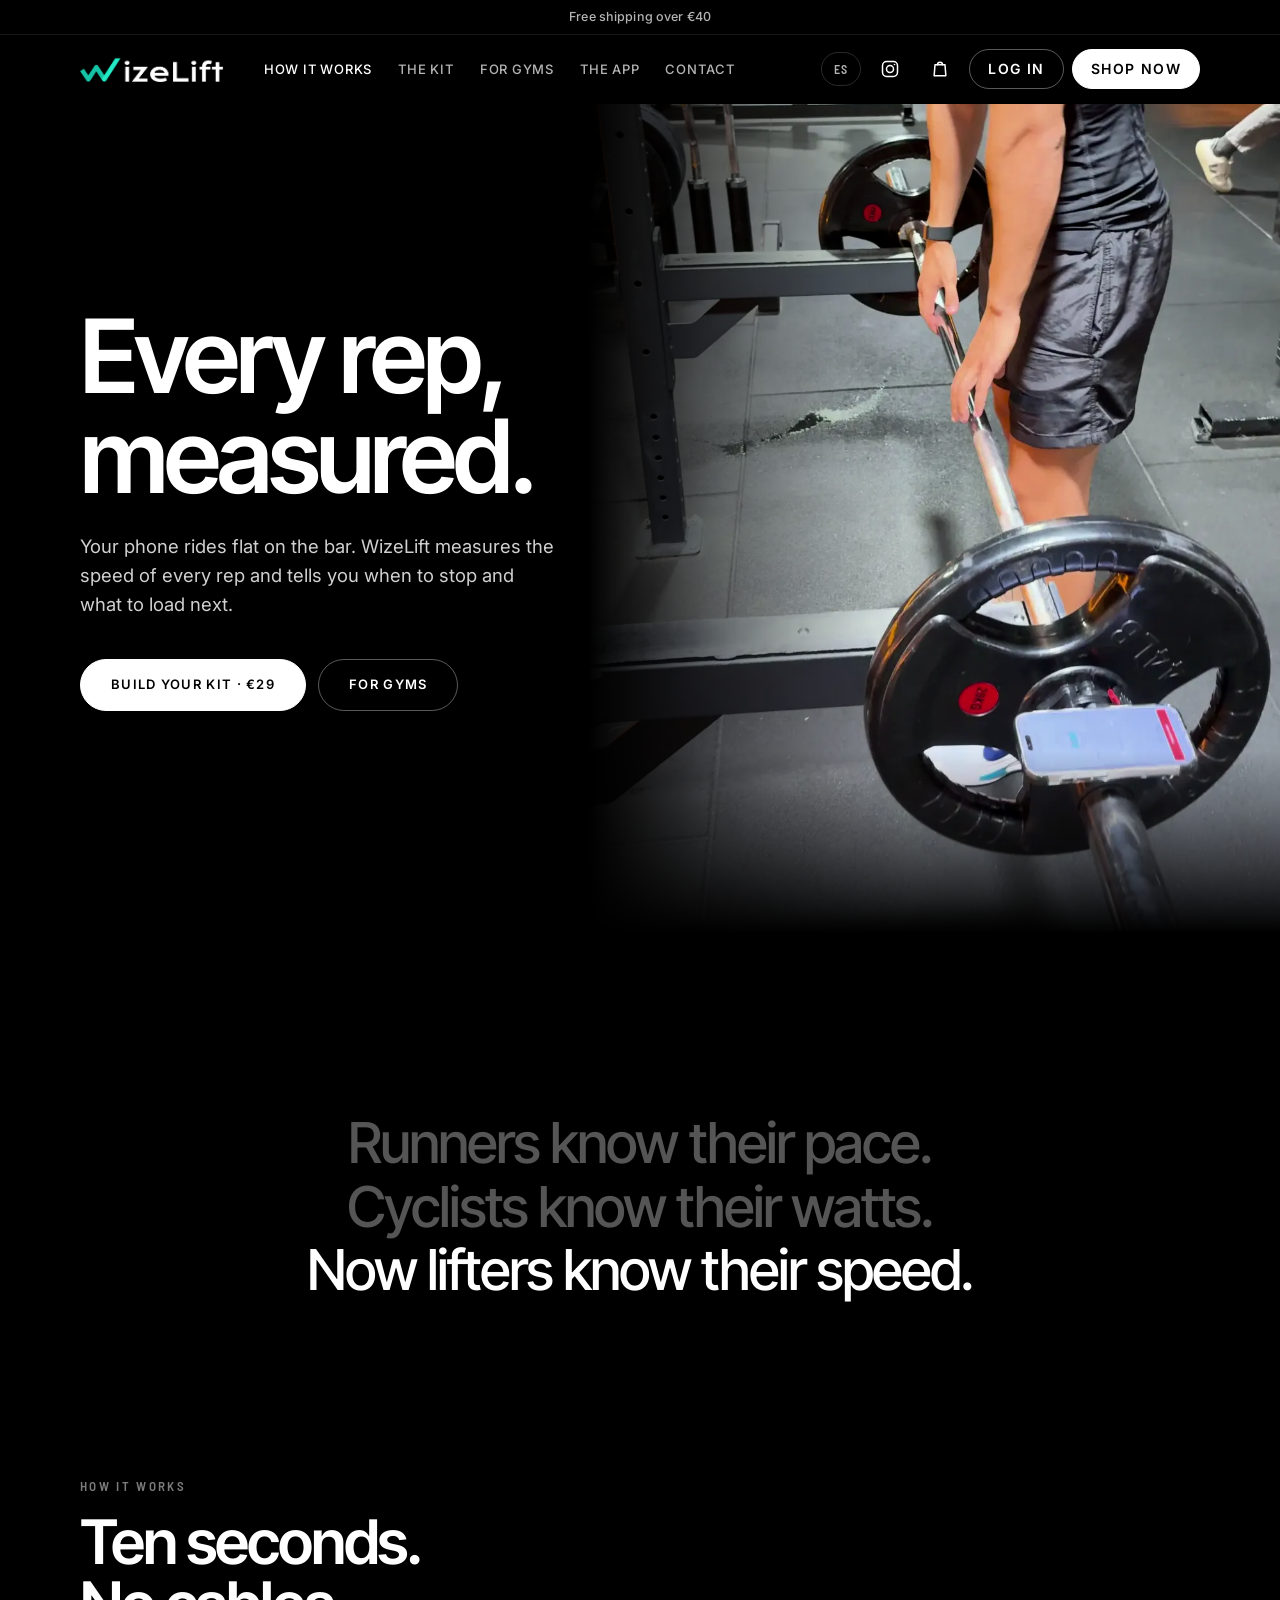
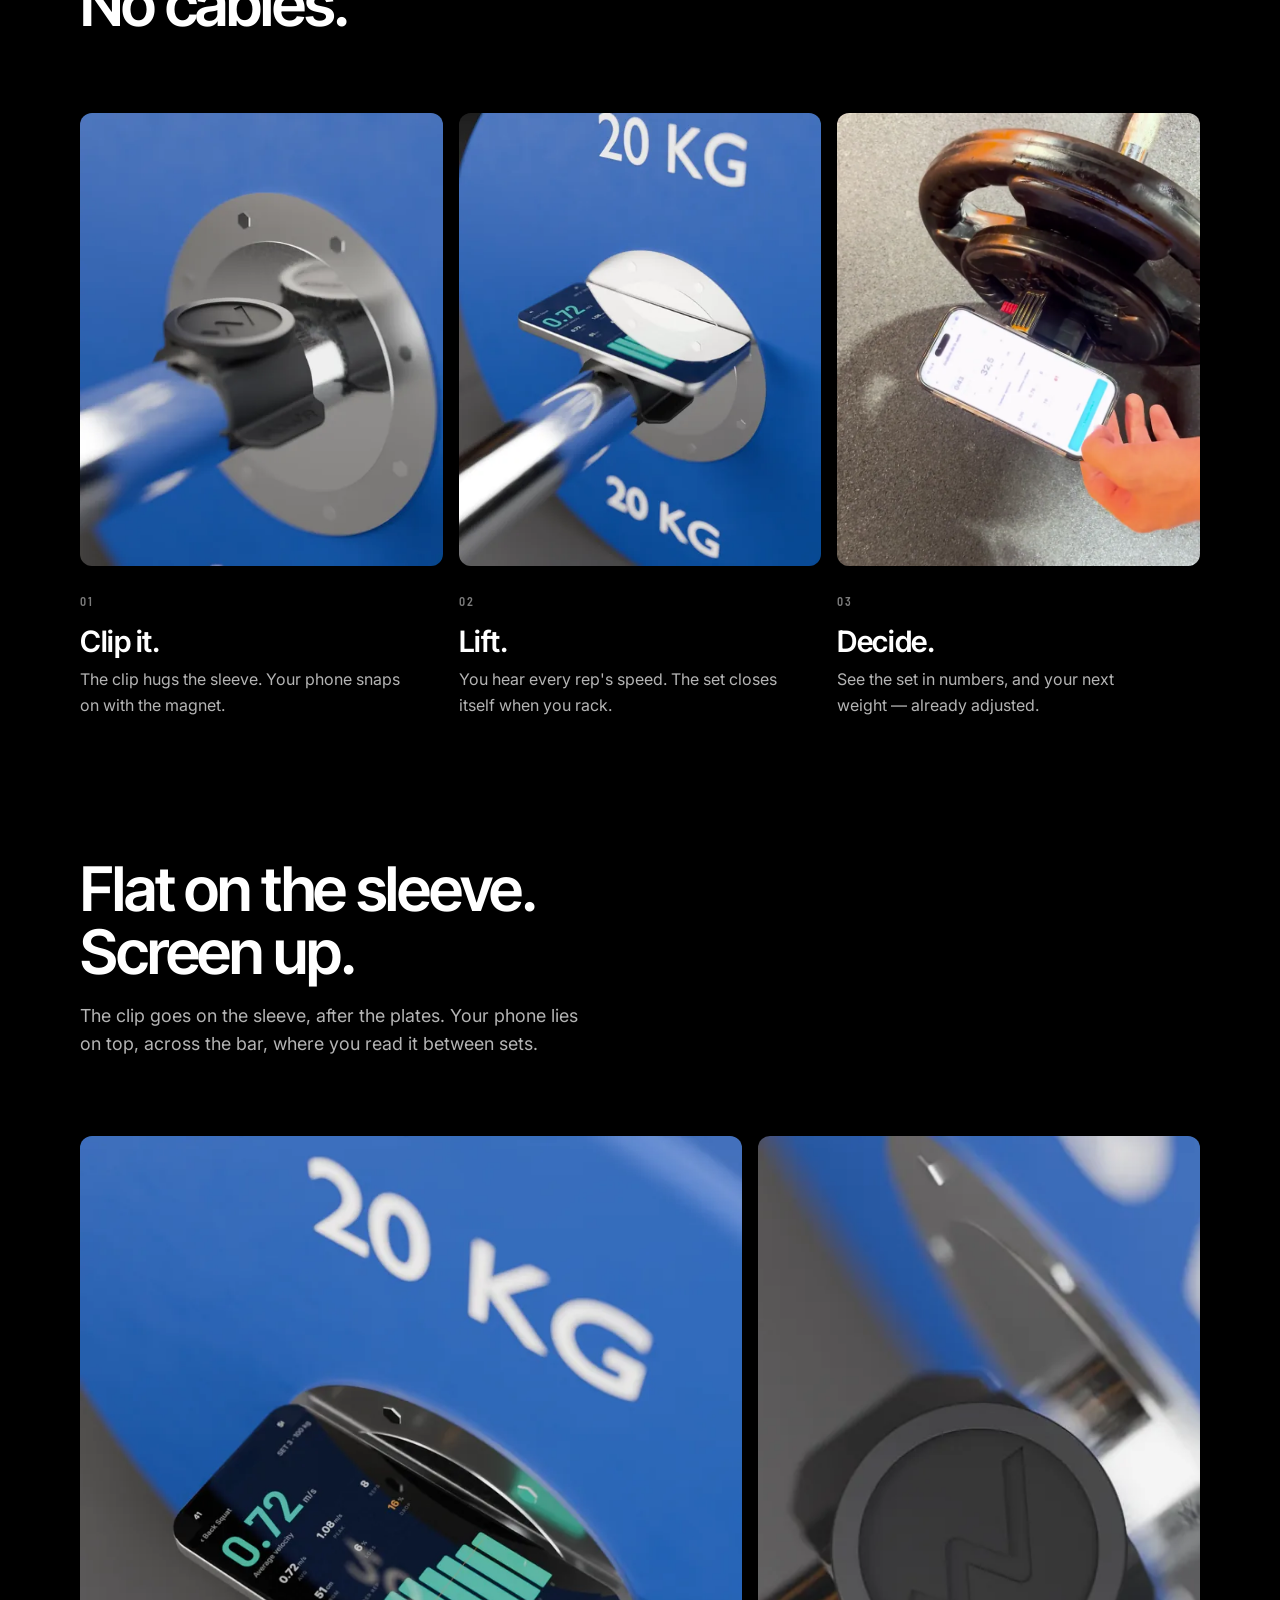
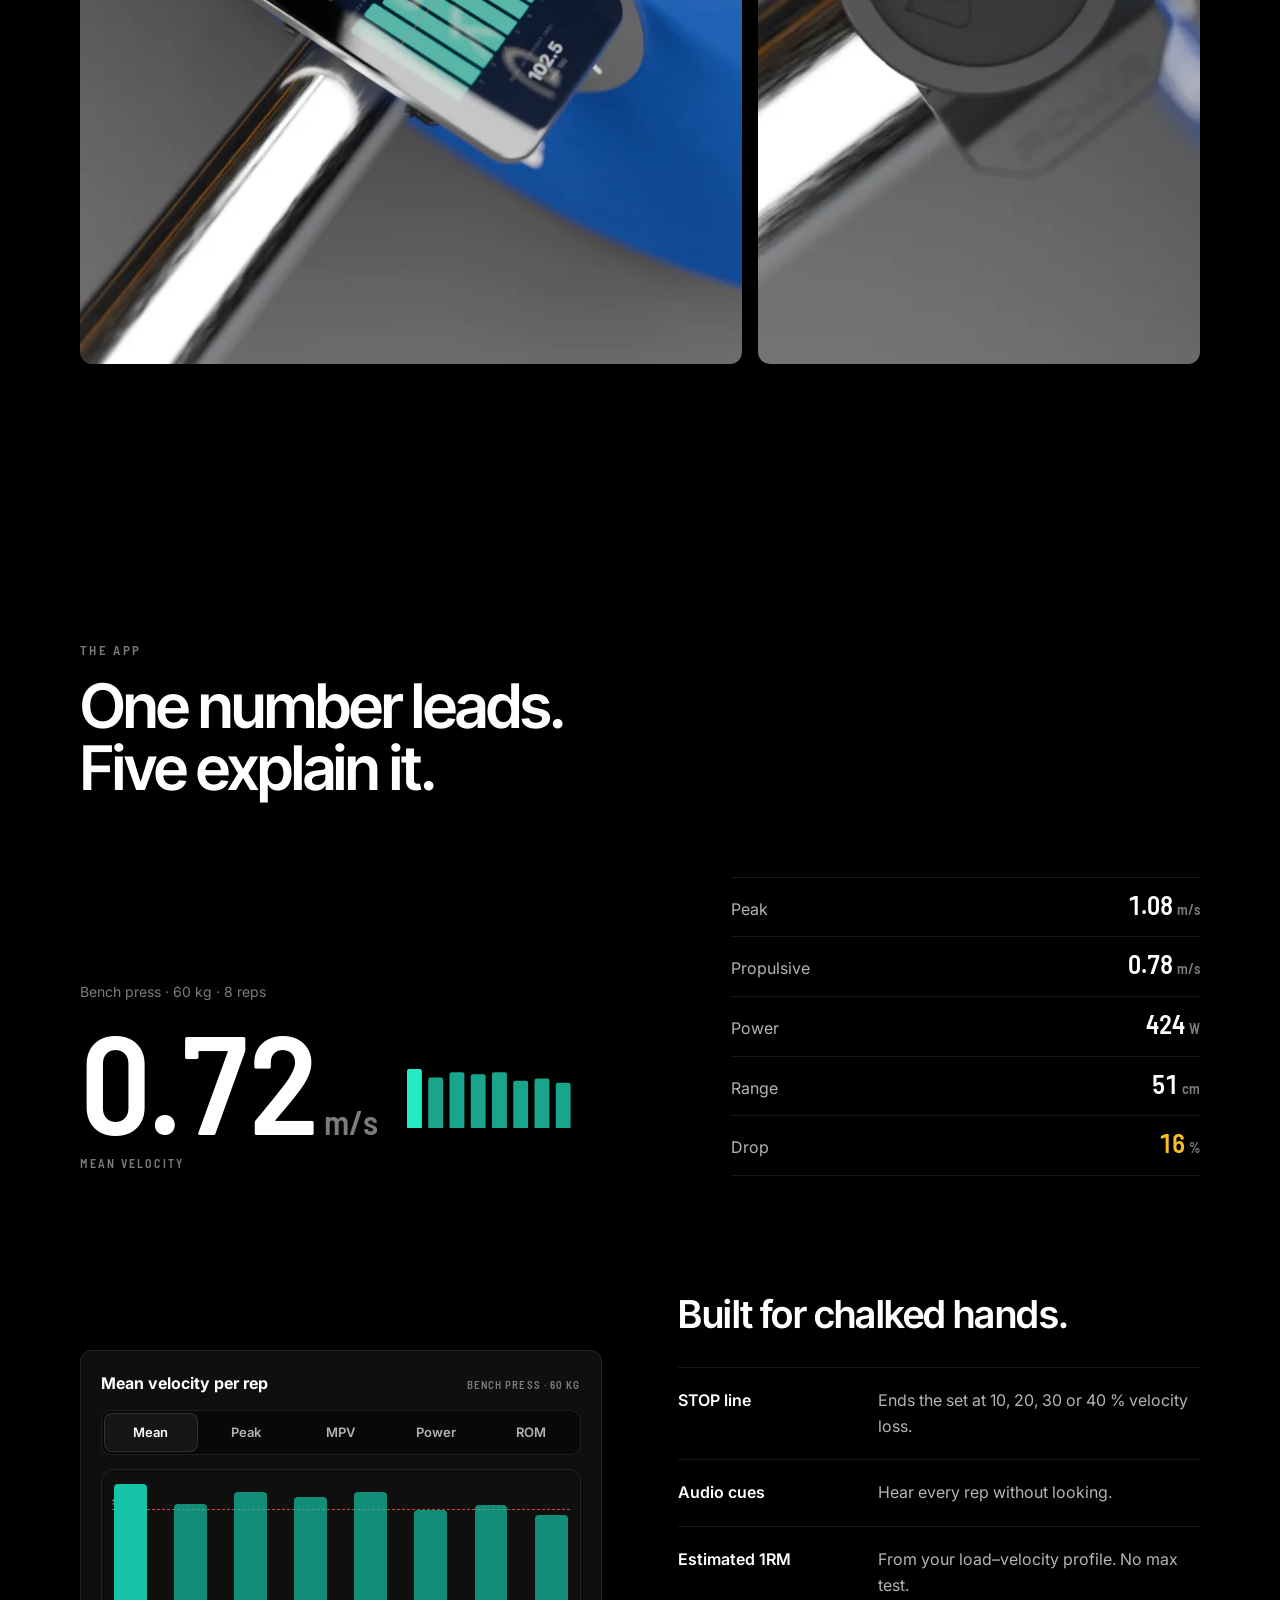
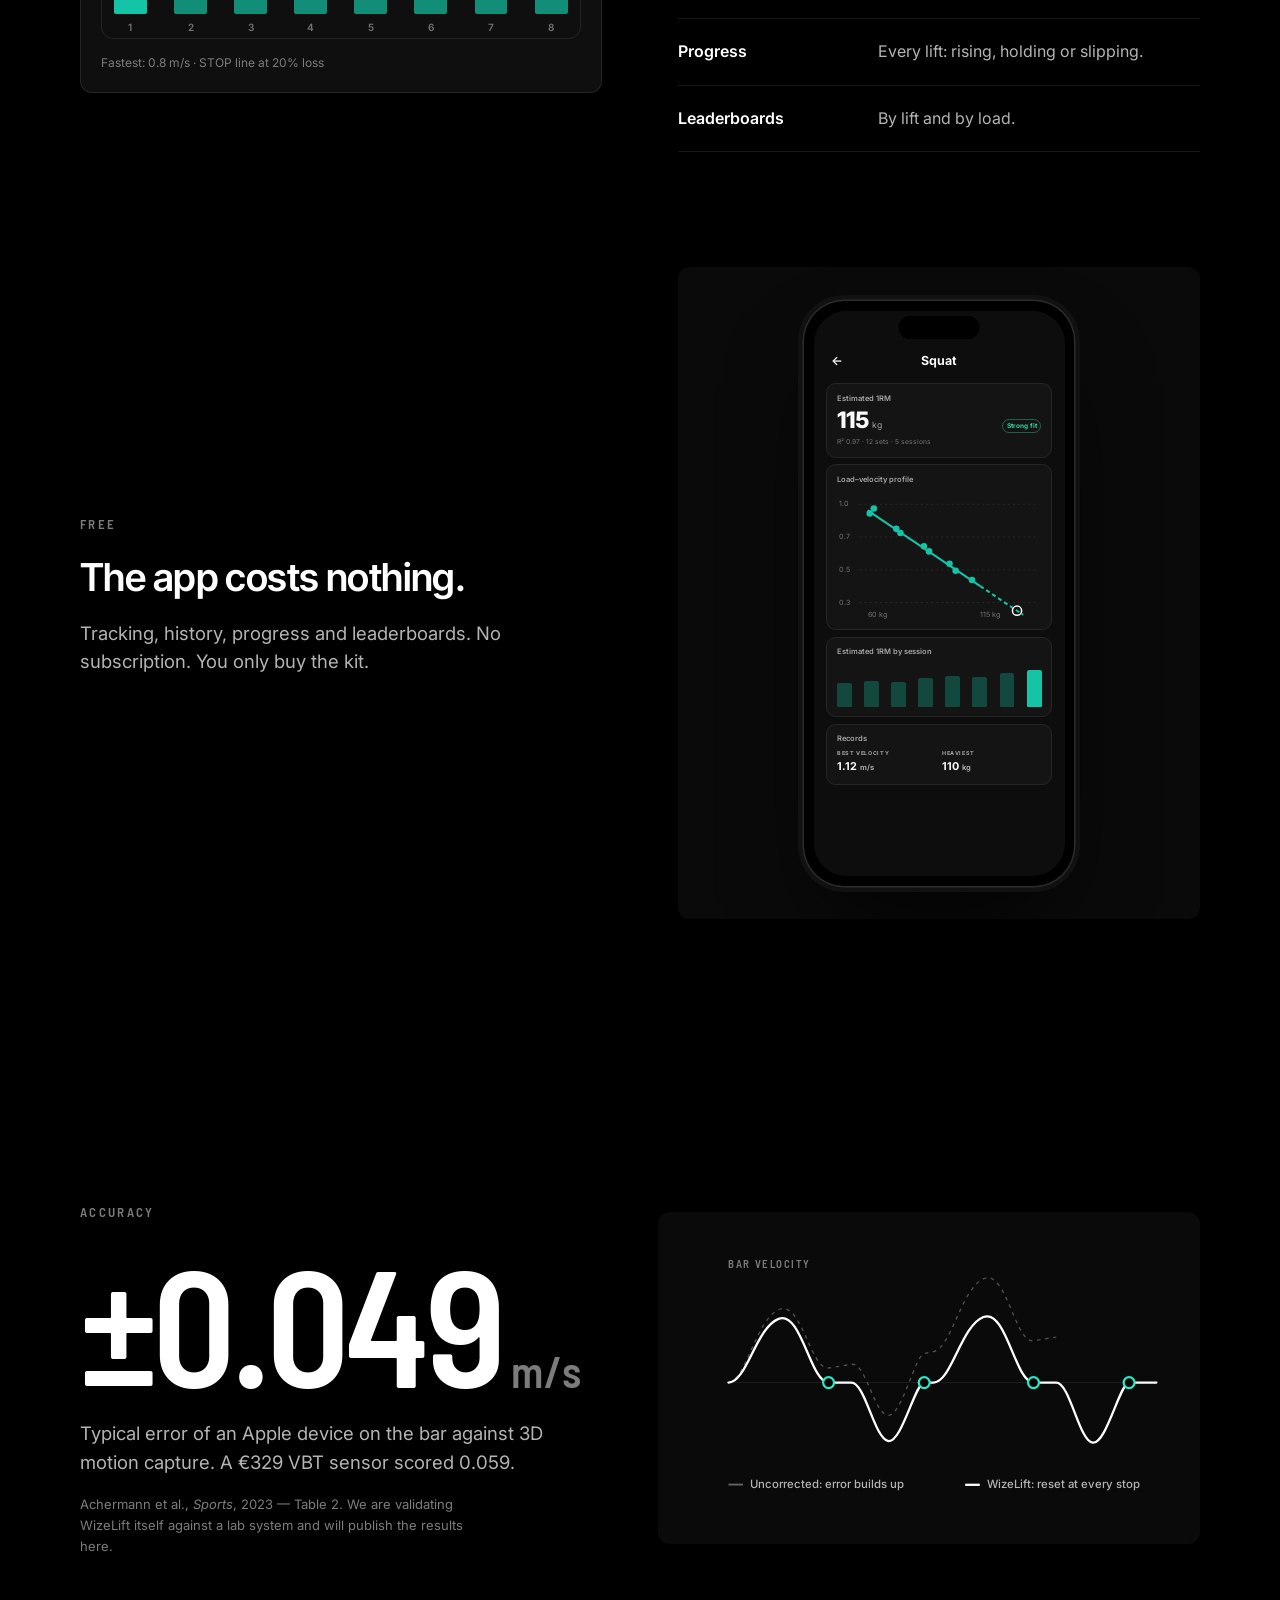
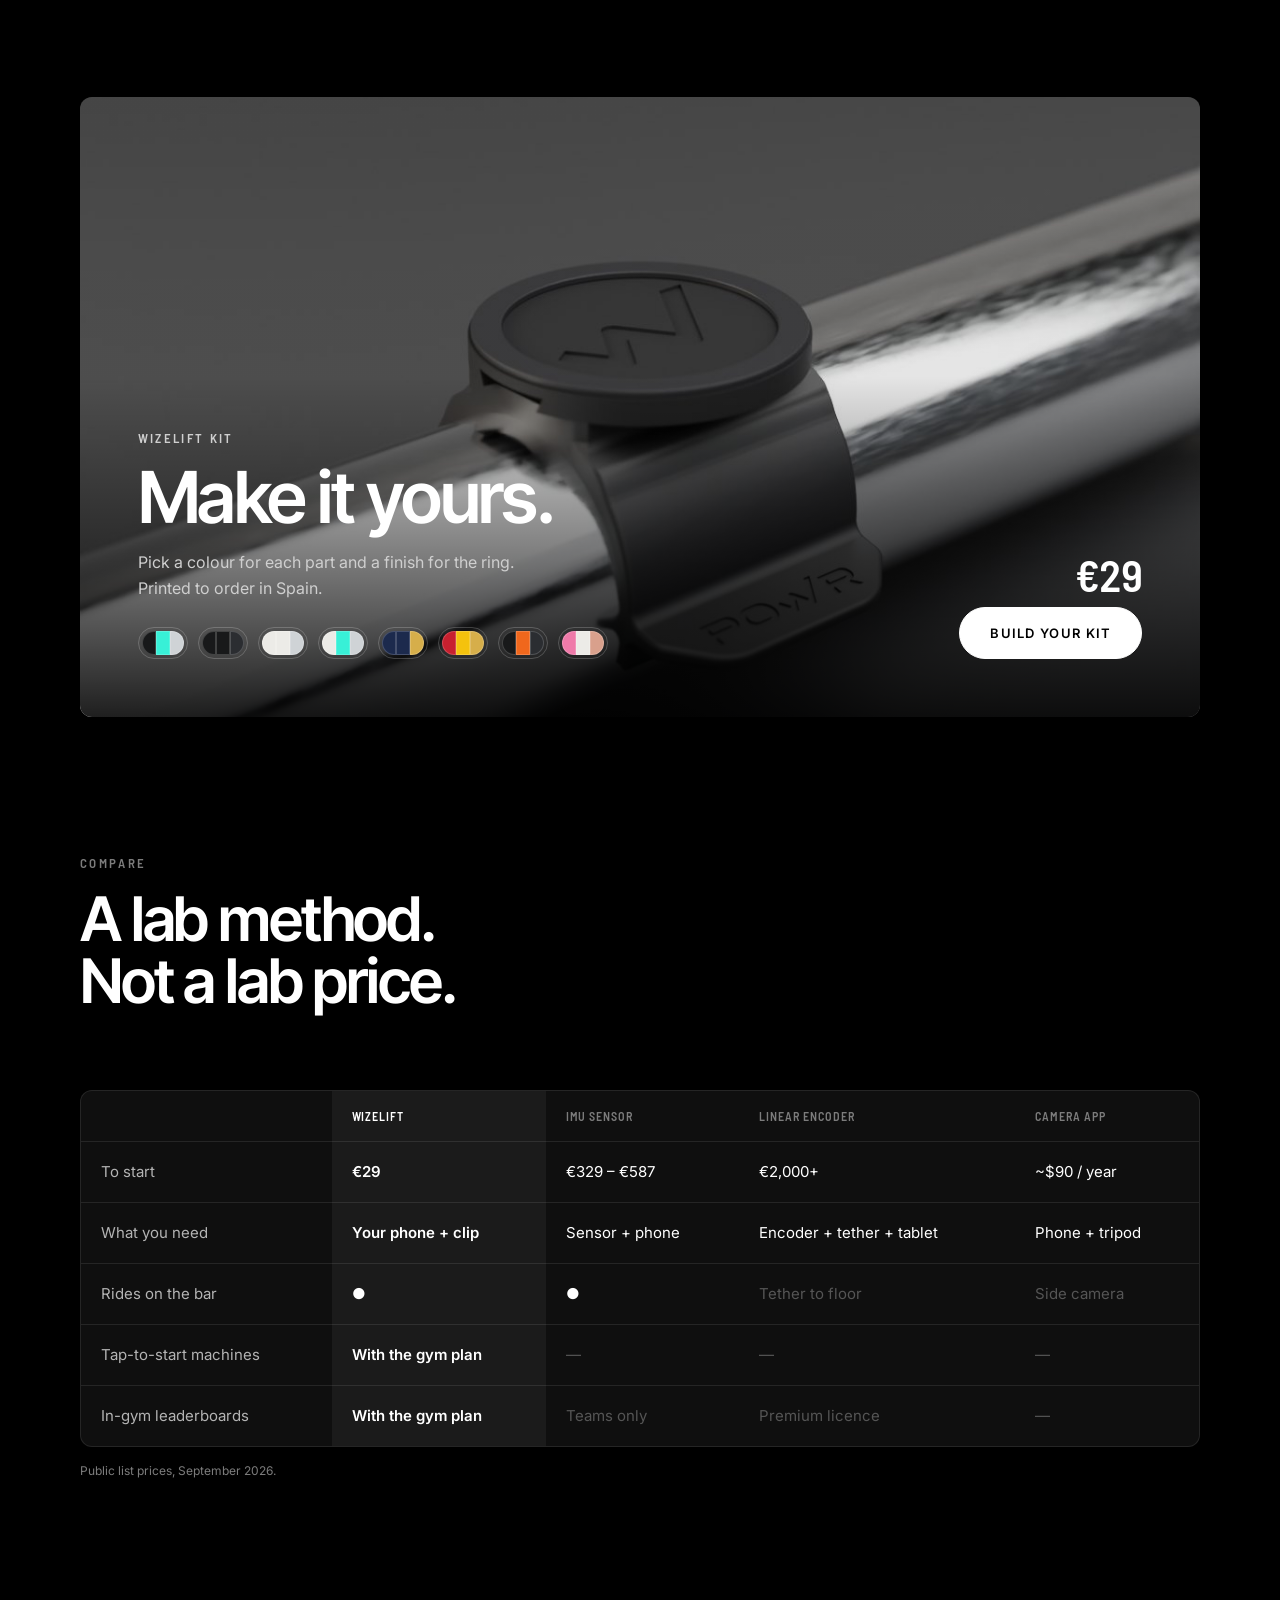
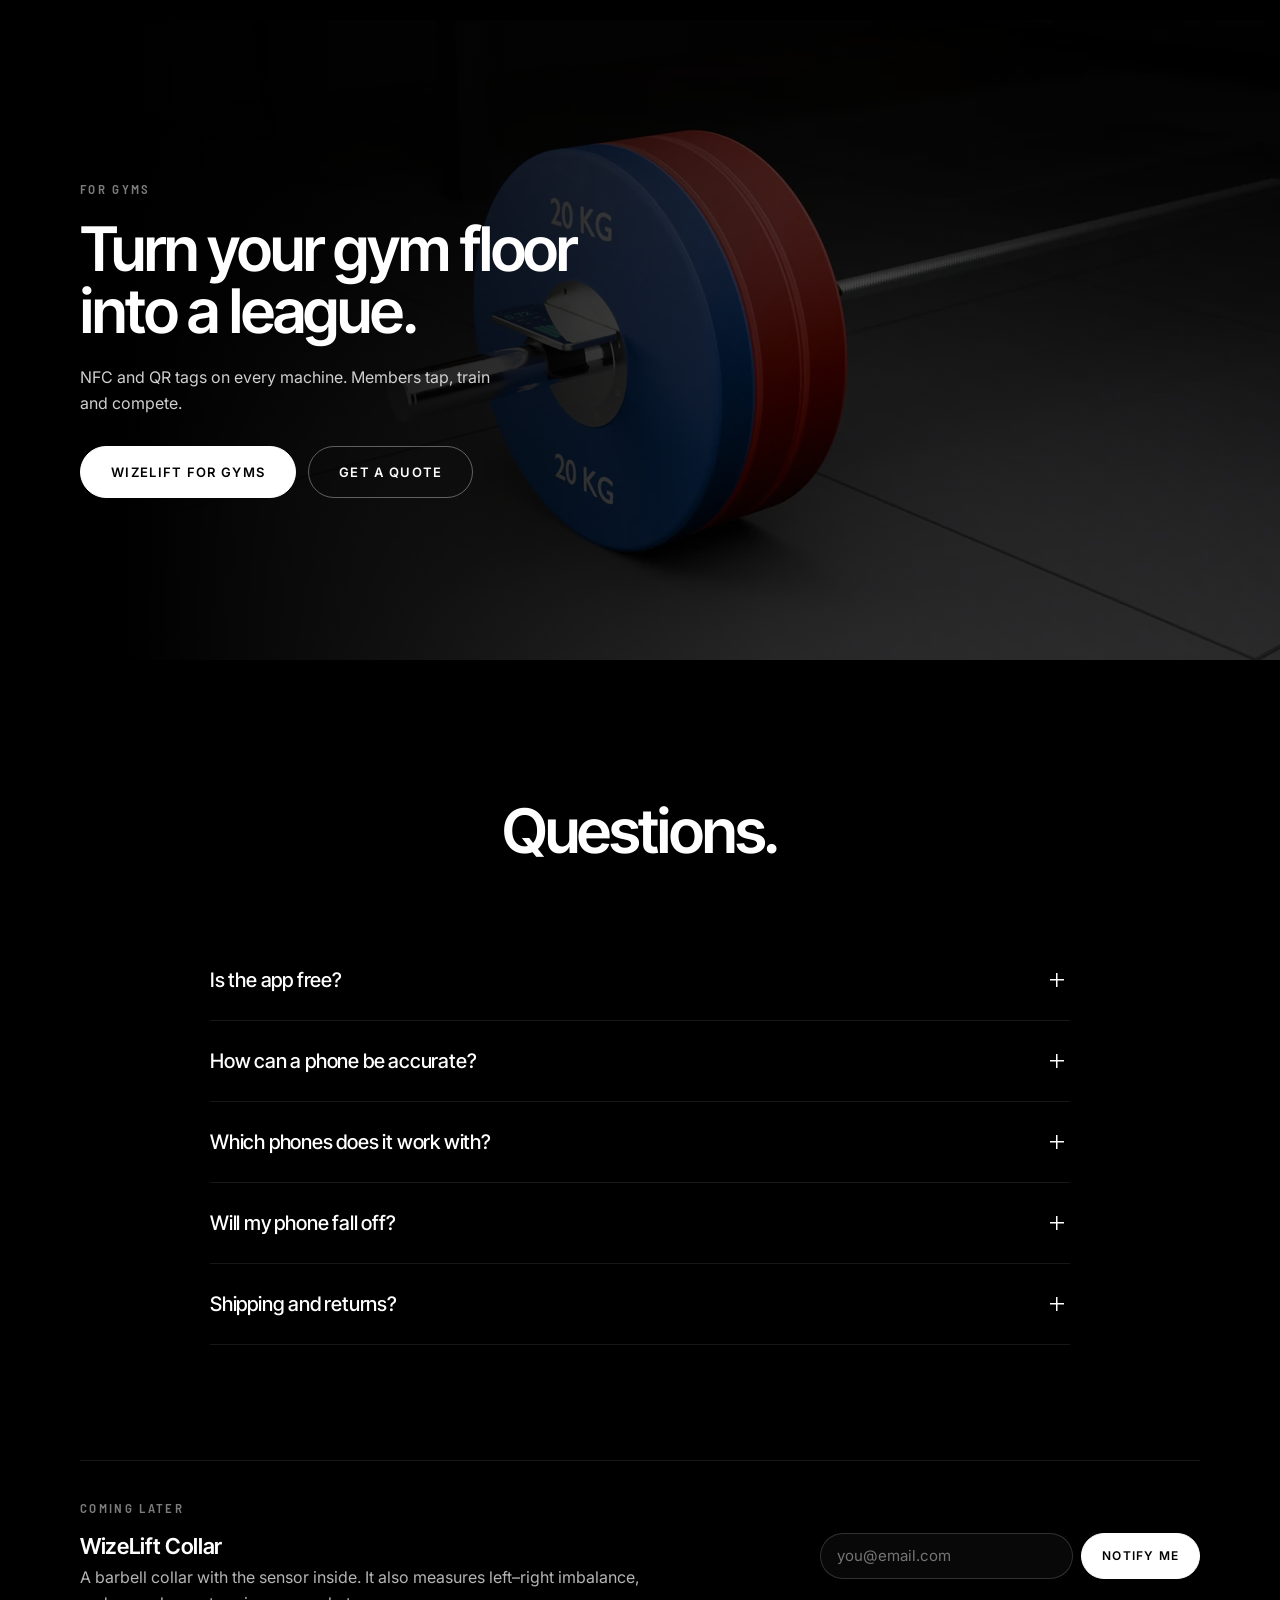
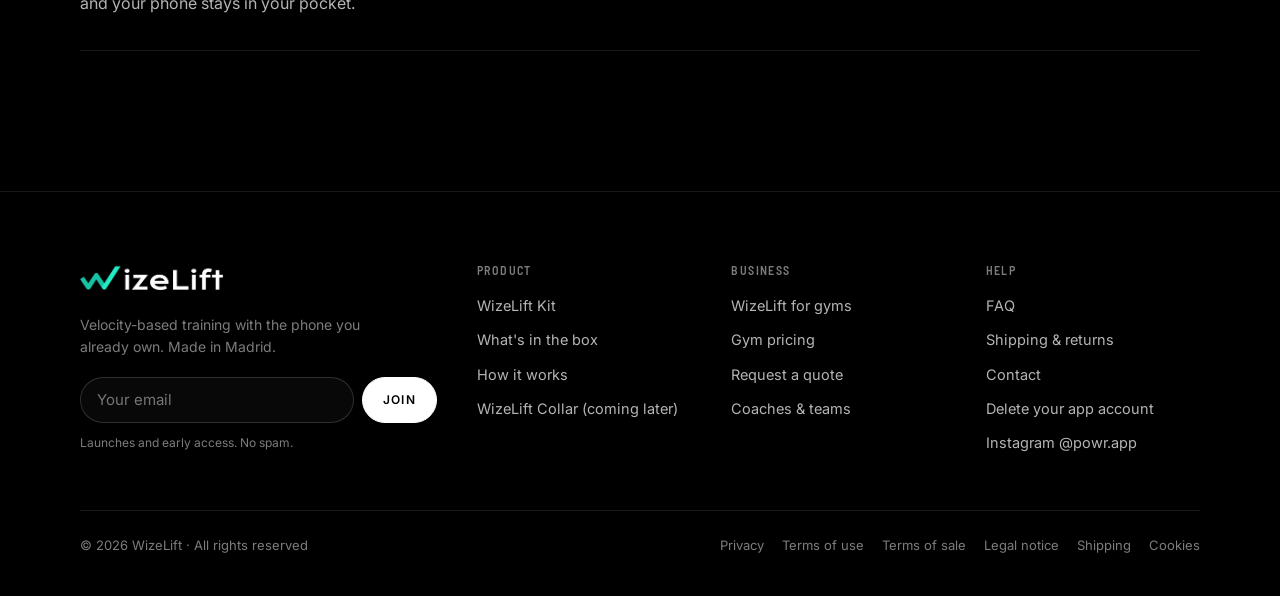
==== commit 488d5caa: "Publish website from Powr ec5df4ea" ====
--- a/index.html
+++ b/index.html
@@ -3,19 +3,19 @@
 <head>
 <meta charset="utf-8">
 <meta name="viewport" content="width=device-width, initial-scale=1, viewport-fit=cover">
-<title>WHIZREP — Velocity-based training with your phone</title>
-<meta name="title-es" content="WHIZREP — Entrenamiento basado en la velocidad con tu móvil">
-<meta name="description" content="WHIZREP turns your phone into a velocity-based training coach. Clip it to the bar, lift, and get bar speed, power, fatigue and 1RM on every rep. The WHIZREP Kit, €29. Installations for gyms.">
+<title>WizeLift — Velocity-based training with your phone</title>
+<meta name="title-es" content="WizeLift — Entrenamiento basado en la velocidad con tu móvil">
+<meta name="description" content="WizeLift turns your phone into a velocity-based training coach. Clip it to the bar, lift, and get bar speed, power, fatigue and 1RM on every rep. The WizeLift Kit, €29. Installations for gyms.">
 <meta name="theme-color" content="#000000">
-<meta property="og:title" content="WHIZREP — Every rep, measured">
-<meta property="og:description" content="Bar speed, power, fatigue and 1RM on every rep. The WHIZREP Kit, €29. Installations for gyms.">
-<meta property="og:image" content="assets/img/og.jpg?v=20261028">
+<meta property="og:title" content="WizeLift — Every rep, measured">
+<meta property="og:description" content="Bar speed, power, fatigue and 1RM on every rep. The WizeLift Kit, €29. Installations for gyms.">
+<meta property="og:image" content="assets/img/og.jpg?v=20261028b">
 <meta property="og:type" content="website">
 <link rel="icon" href="assets/img/favicon.png?v=20261028" type="image/png">
 <link rel="apple-touch-icon" href="assets/img/apple-touch-icon.png?v=20261028">
 <link rel="preconnect" href="https://fonts.googleapis.com"><link rel="preconnect" href="https://fonts.gstatic.com" crossorigin>
 <link href="https://fonts.googleapis.com/css2?family=Inter+Tight:wght@500;600;700&family=Inter:wght@400;500;600;700&family=Barlow+Semi+Condensed:wght@500;600;700&display=swap" rel="stylesheet">
-<link rel="stylesheet" href="assets/css/site.css?v=20261028">
+<link rel="stylesheet" href="assets/css/site.css?v=20261028b">
 <style>
   /* ---- hero: real footage on the right (barbell row, phone flat on the sleeve), one line of copy ---- */
   .h-hero { position: relative; min-height: min(92vh, 900px); display: flex; align-items: center; overflow: hidden; background: #000; }
@@ -146,7 +146,7 @@
   <div class="wrap">
     <div class="copy">
       <h1 class="reveal" data-es="Cada rep,<br>medida.">Every rep,<br>measured.</h1>
-      <p class="lede reveal d1" data-es="El móvil va plano sobre la barra. WHIZREP mide la velocidad de cada repetición y te dice cuándo parar y cuánto cargar.">Your phone rides flat on the bar. WHIZREP measures the speed of every rep and tells you when to stop and what to load next.</p>
+      <p class="lede reveal d1" data-es="El móvil va plano sobre la barra. WizeLift mide la velocidad de cada repetición y te dice cuándo parar y cuánto cargar.">Your phone rides flat on the bar. WizeLift measures the speed of every rep and tells you when to stop and what to load next.</p>
       <div class="cta reveal d2">
         <a class="btn" href="product.html?id=kit" data-es="Crea tu kit · 29 €">Build your kit · €29</a>
         <a class="btn ghost" href="gyms.html" data-es="Para gimnasios">For gyms</a>
@@ -171,7 +171,7 @@
     </div>
     <div class="trio">
       <figure class="reveal">
-        <div class="ph"><picture><source type="image/webp" srcset="assets/img/render/clip-sleeve-480.webp 480w, assets/img/render/clip-sleeve-800.webp 800w, assets/img/render/clip-sleeve-1200.webp 1200w" sizes="(max-width: 900px) 100vw, 33vw"><img src="assets/img/render/clip-sleeve-800.jpg" alt="WHIZREP Bar Clip on an Olympic sleeve, just outside the plates" loading="lazy"></picture></div>
+        <div class="ph"><picture><source type="image/webp" srcset="assets/img/render/clip-sleeve-480.webp 480w, assets/img/render/clip-sleeve-800.webp 800w, assets/img/render/clip-sleeve-1200.webp 1200w" sizes="(max-width: 900px) 100vw, 33vw"><img src="assets/img/render/clip-sleeve-800.jpg" alt="WizeLift Bar Clip on an Olympic sleeve, just outside the plates" loading="lazy"></picture></div>
         <figcaption><span class="k">01</span><h3 data-es="Engánchalo.">Clip it.</h3><p data-es="El clip abraza el manguito. El móvil se pega con el imán.">The clip hugs the sleeve. Your phone snaps on with the magnet.</p></figcaption>
       </figure>
       <figure class="reveal d1">
@@ -180,7 +180,7 @@
       </figure>
       <figure class="reveal d2">
         <div class="ph">
-          <video class="decide-video" autoplay muted loop playsinline preload="metadata" poster="assets/video/app-result-poster.webp" aria-label="Checking the set result in the WHIZREP app, next to the bar"><source src="assets/video/app-result.mp4" type="video/mp4"></video>
+          <video class="decide-video" autoplay muted loop playsinline preload="metadata" poster="assets/video/app-result-poster.webp" aria-label="Checking the set result in the WizeLift app, next to the bar"><source src="assets/video/app-result.mp4" type="video/mp4"></video>
         </div>
         <figcaption><span class="k">03</span><h3 data-es="Decide.">Decide.</h3><p data-es="Ves tu serie en números y el peso de la siguiente, ya ajustado.">See the set in numbers, and your next weight — already adjusted.</p></figcaption>
       </figure>
@@ -196,7 +196,7 @@
       <p class="reveal d1" data-es="El clip va en el manguito, después de los discos. El móvil va encima, atravesado sobre la barra, donde lo lees entre series.">The clip goes on the sleeve, after the plates. Your phone lies on top, across the bar, where you read it between sets.</p>
     </div>
     <div class="real-row reveal">
-      <figure><picture><source type="image/webp" srcset="assets/img/render/screen-on-bar-480.webp 480w, assets/img/render/screen-on-bar-800.webp 800w, assets/img/render/screen-on-bar-1200.webp 1200w" sizes="(max-width: 900px) 100vw, 58vw"><img src="assets/img/render/screen-on-bar-800.jpg" alt="Looking down at the WHIZREP app on a phone that sits on the barbell sleeve" loading="lazy" style="object-position:center 40%"></picture></figure>
+      <figure><picture><source type="image/webp" srcset="assets/img/render/screen-on-bar-480.webp 480w, assets/img/render/screen-on-bar-800.webp 800w, assets/img/render/screen-on-bar-1200.webp 1200w" sizes="(max-width: 900px) 100vw, 58vw"><img src="assets/img/render/screen-on-bar-800.jpg" alt="Looking down at the WizeLift app on a phone that sits on the barbell sleeve" loading="lazy" style="object-position:center 40%"></picture></figure>
       <figure><picture><source type="image/webp" srcset="assets/img/render/clip-top-480.webp 480w, assets/img/render/clip-top-800.webp 800w, assets/img/render/clip-top-1200.webp 1200w" sizes="(max-width: 900px) 100vw, 38vw"><img src="assets/img/render/clip-top-800.jpg" alt="The clip on the sleeve from above: magnet ring around the textured plate with the W mark" loading="lazy"></picture></figure>
     </div>
   </div>
@@ -293,16 +293,16 @@
         <span class="eyebrow reveal" data-es="Precisión">Accuracy</span>
         <div class="big-num reveal d1" style="margin-top:22px">±0.049<small>m/s</small></div>
         <p class="lede reveal d2" style="margin-top:22px" data-es="Error típico de un dispositivo Apple en la barra frente a captura de movimiento 3D. Un sensor VBT de 329 € dio 0,059.">Typical error of an Apple device on the bar against 3D motion capture. A €329 VBT sensor scored 0.059.</p>
-        <p class="src reveal d2">Achermann et al., <i>Sports</i>, 2023 — Table 2. <span data-es="Estamos validando WHIZREP frente a un sistema de laboratorio; publicaremos los resultados aquí.">We are validating WHIZREP itself against a lab system and will publish the results here.</span></p>
+        <p class="src reveal d2">Achermann et al., <i>Sports</i>, 2023 — Table 2. <span data-es="Estamos validando WizeLift frente a un sistema de laboratorio; publicaremos los resultados aquí.">We are validating WizeLift itself against a lab system and will publish the results here.</span></p>
       </div>
       <div class="curve-box reveal d1">
-        <svg viewBox="0 0 520 290" class="curve" aria-label="Bar velocity over three reps; WHIZREP resets the drift every time the bar stops">
+        <svg viewBox="0 0 520 290" class="curve" aria-label="Bar velocity over three reps; WizeLift resets the drift every time the bar stops">
           <g stroke="#1f1f1f"><line x1="40" y1="150" x2="510" y2="150"/></g>
           <text x="40" y="24" class="lbl" data-es-svg="VELOCIDAD DE LA BARRA">BAR VELOCITY</text>
           <path class="drift" d="M40 150 C60 146 70 82 95 70 S130 136 150 134 L175 130 C190 126 200 184 215 186 S245 120 255 118 L265 116 C285 112 295 48 320 36 S355 108 375 104 L400 100"/>
           <path class="raw" d="M40 150 C60 150 70 90 95 80 S130 150 150 150 L175 150 C190 150 200 210 215 214 S245 150 255 150 L265 150 C285 150 295 88 320 78 S355 150 375 150 L400 150 C415 150 425 214 440 216 S470 150 480 150 L510 150"/>
           <g class="zero"><circle cx="150" cy="150" r="6"/><circle cx="255" cy="150" r="6"/><circle cx="375" cy="150" r="6"/><circle cx="480" cy="150" r="6"/></g>
-          <g transform="translate(40 262)"><rect width="16" height="2" y="-1" fill="#666"/><text x="24" y="4" class="leg" data-es-svg="Sin corregir: el error se acumula">Uncorrected: error builds up</text><rect x="260" width="16" height="2.5" y="-1" fill="#fff"/><text x="284" y="4" class="leg" data-es-svg="WHIZREP: se corrige en cada parada">WHIZREP: reset at every stop</text></g>
+          <g transform="translate(40 262)"><rect width="16" height="2" y="-1" fill="#666"/><text x="24" y="4" class="leg" data-es-svg="Sin corregir: el error se acumula">Uncorrected: error builds up</text><rect x="260" width="16" height="2.5" y="-1" fill="#fff"/><text x="284" y="4" class="leg" data-es-svg="WizeLift: se corrige en cada parada">WizeLift: reset at every stop</text></g>
         </svg>
       </div>
     </div>
@@ -313,10 +313,10 @@
 <section class="section" id="kit" style="padding-top:0">
   <div class="wrap">
     <div class="kit-band reveal">
-      <img src="assets/img/clip-hero.jpg" alt="WHIZREP Bar Clip on a barbell sleeve: clip, MagSafe plate and magnet ring" loading="lazy">
+      <img src="assets/img/clip-hero.jpg" alt="WizeLift Bar Clip on a barbell sleeve: clip, MagSafe plate and magnet ring" loading="lazy">
       <div class="body">
         <div style="display:grid;gap:16px">
-          <span class="eyebrow" style="color:#cfcfcf">WHIZREP Kit</span>
+          <span class="eyebrow" style="color:#cfcfcf">WizeLift Kit</span>
           <h2 data-es="Hazlo tuyo.">Make it yours.</h2>
           <p data-es="Elige el color de cada pieza y el acabado del anillo. Impreso por encargo en España.">Pick a colour for each part and a finish for the ring. Printed to order in Spain.</p>
           <div class="presets" id="homePresets"></div>
@@ -339,7 +339,7 @@
     </div>
     <div class="compare-wrap reveal">
       <table class="compare">
-        <thead><tr><th></th><th class="us">WHIZREP</th><th data-es="Sensor IMU">IMU sensor</th><th data-es="Encoder lineal">Linear encoder</th><th data-es="App de cámara">Camera app</th></tr></thead>
+        <thead><tr><th></th><th class="us">WizeLift</th><th data-es="Sensor IMU">IMU sensor</th><th data-es="Encoder lineal">Linear encoder</th><th data-es="App de cámara">Camera app</th></tr></thead>
         <tbody>
           <tr><td data-es="Para empezar">To start</td><td class="us">€29</td><td>€329 – €587</td><td>€2,000+</td><td data-es="~90 $/año">~$90 / year</td></tr>
           <tr><td data-es="Qué necesitas">What you need</td><td class="us" data-es="Tu móvil + clip">Your phone + clip</td><td data-es="Sensor + móvil">Sensor + phone</td><td data-es="Encoder + cable + tablet">Encoder + tether + tablet</td><td data-es="Móvil + trípode">Phone + tripod</td></tr>
@@ -360,7 +360,7 @@
     <span class="eyebrow reveal" data-es="Para gimnasios">For gyms</span>
     <h2 class="reveal d1" data-es="Tu sala de fuerza, convertida en una liga.">Turn your gym floor into a league.</h2>
     <p class="reveal d2" data-es="Etiquetas NFC y QR en cada máquina. Tus socios acercan el móvil, entrenan y compiten.">NFC and QR tags on every machine. Members tap, train and compete.</p>
-    <div class="reveal d3" style="display:flex;gap:12px;flex-wrap:wrap;margin-top:8px"><a class="btn" href="gyms.html" data-es="WHIZREP para gimnasios">WHIZREP for gyms</a><a class="btn ghost" href="gyms.html#quote" data-es="Pedir presupuesto">Get a quote</a></div>
+    <div class="reveal d3" style="display:flex;gap:12px;flex-wrap:wrap;margin-top:8px"><a class="btn" href="gyms.html" data-es="WizeLift para gimnasios">WizeLift for gyms</a><a class="btn ghost" href="gyms.html#quote" data-es="Pedir presupuesto">Get a quote</a></div>
   </div>
 </section>
 
@@ -370,7 +370,7 @@
     <div class="sh c"><h2 data-es="Preguntas.">Questions.</h2></div>
     <div class="faq">
       <details><summary data-es="¿La app es gratis?">Is the app free?</summary><p data-es="Sí. Medición, coaching, historial, progreso y rankings. Solo compras el kit una vez (29 €).">Yes. Tracking, coaching, history, progress and leaderboards. You only buy the kit once (€29).</p></details>
-      <details><summary data-es="¿Cómo puede un móvil medir con precisión?">How can a phone be accurate?</summary><p data-es="Lleva el mismo tipo de sensores de movimiento que los dispositivos VBT dedicados. WHIZREP quita la gravedad, filtra el ruido y corrige el error cada vez que la barra se para. Como cualquier sensor de movimiento, pierde precisión en repeticiones muy lentas cerca del máximo.">It carries the same kind of motion sensors as dedicated VBT devices. WHIZREP removes gravity, filters the noise and cancels the error every time the bar stops. Like every motion sensor, it is less precise on very slow reps near your max.</p></details>
+      <details><summary data-es="¿Cómo puede un móvil medir con precisión?">How can a phone be accurate?</summary><p data-es="Lleva el mismo tipo de sensores de movimiento que los dispositivos VBT dedicados. WizeLift quita la gravedad, filtra el ruido y corrige el error cada vez que la barra se para. Como cualquier sensor de movimiento, pierde precisión en repeticiones muy lentas cerca del máximo.">It carries the same kind of motion sensors as dedicated VBT devices. WizeLift removes gravity, filters the noise and cancels the error every time the bar stops. Like every motion sensor, it is less precise on very slow reps near your max.</p></details>
       <details><summary data-es="¿Con qué móviles funciona?">Which phones does it work with?</summary><p data-es="Los iPhone con MagSafe (12 o posterior) se enganchan directamente; los demás, con el anillo incluido pegado a la funda. La app está en beta para iPhone y cada kit incluye acceso.">MagSafe iPhones (12 or later) snap on directly; other phones use the included ring stuck to the case. The app is in beta on iPhone and every kit includes access.</p></details>
       <details><summary data-es="¿Se cae el móvil al levantar?">Will my phone fall off?</summary><p data-es="El clip agarra sobre cuatro tiras de silicona y el móvil se queda pegado al anillo magnético por MagSafe. No lo recomendamos para halterofilia con caídas de barra desde arriba.">The clip grips on four silicone strips, and the phone holds to the magnet ring by MagSafe. We don't recommend it for Olympic lifts where the bar is dropped from overhead.</p></details>
       <details><summary data-es="¿Cuánto tarda el envío? ¿Puedo devolverlo?">Shipping and returns?</summary><p data-es="España península en 2–4 días laborables, UE en 4–7. Envío gratis desde 40 €. 3 años de garantía. Puedes desistir en 14 días; el envío de vuelta lo pagas tú.">Spain (peninsula) 2–4 working days, EU 4–7. Free shipping over €40. 3-year warranty. You can withdraw within 14 days; return postage is yours.</p></details>
@@ -379,7 +379,7 @@
     <div class="collar-row" id="collar" style="margin-top:clamp(72px,9vw,120px)">
       <div>
         <span class="eyebrow" data-es="Próximamente">Coming later</span>
-        <h3 style="margin-top:12px">WHIZREP Collar</h3>
+        <h3 style="margin-top:12px">WizeLift Collar</h3>
         <p data-es="Un collarín con el sensor dentro. Mide también el desequilibrio izquierda–derecha y el móvil se queda en el bolsillo.">A barbell collar with the sensor inside. It also measures left–right imbalance, and your phone stays in your pocket.</p>
       </div>
       <div>
@@ -395,9 +395,9 @@
   </div>
 </section>
 
-<script src="assets/js/catalog.js?v=20261028"></script>
-<script src="assets/js/app.js?v=20261028"></script>
-<script src="assets/js/home.js?v=20261028"></script>
+<script src="assets/js/catalog.js?v=20261028b"></script>
+<script src="assets/js/app.js?v=20261028b"></script>
+<script src="assets/js/home.js?v=20261028b"></script>
 <script>
   /* Colour presets on the kit band: each one opens the configurator on that combination. */
   (() => {
--- a/assets/css/site.css
+++ b/assets/css/site.css
@@ -1,4 +1,4 @@
-/* WHIZREP — site styles. Black and white; teal appears only inside data (the app's own colour), never as decoration. */
+/* WizeLift — site styles. Black and white; teal appears only inside data (the app's own colour), never as decoration. */
 :root {
   --bg: #000;
   --bg-2: #080808;
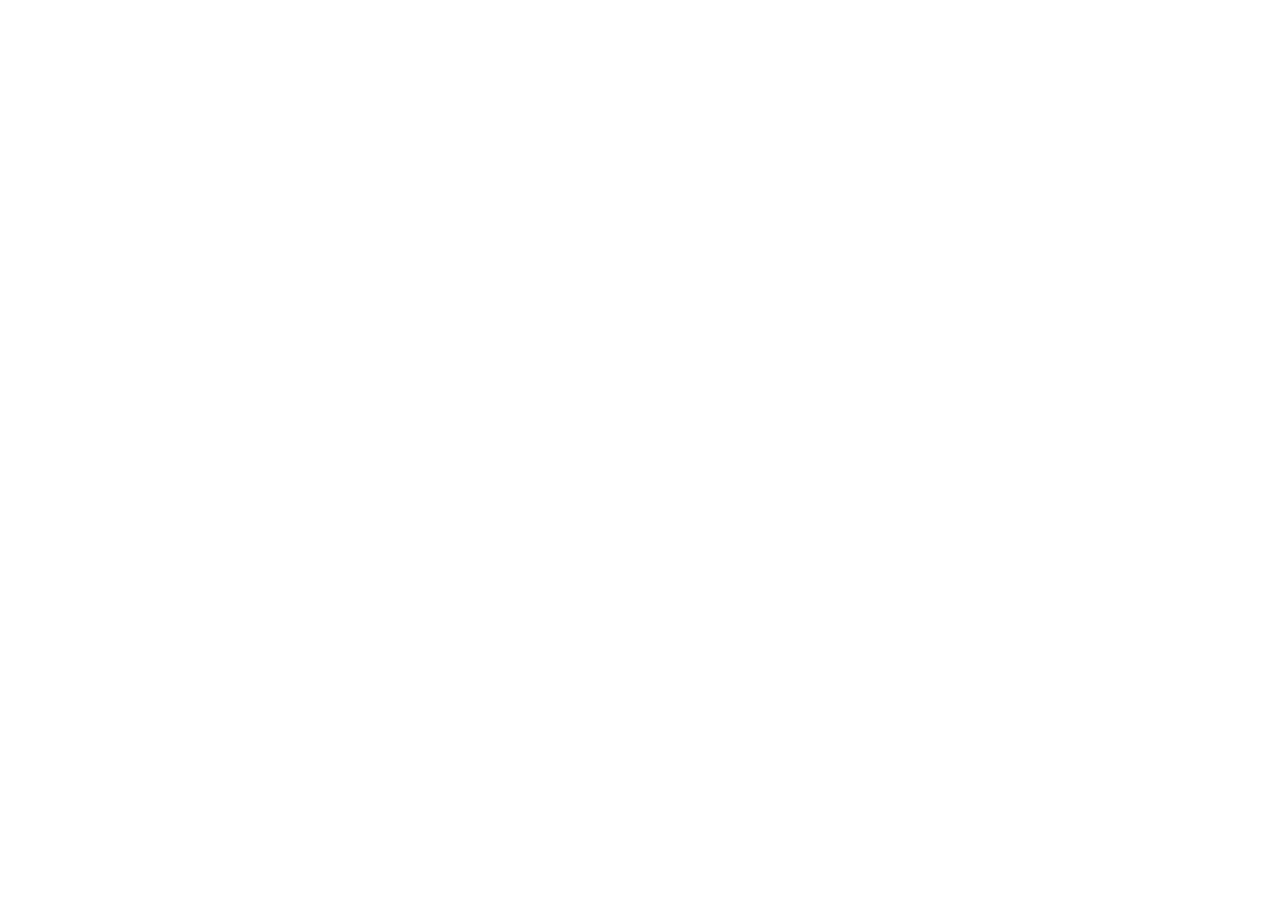
==== commit 3d4ecc80: "Publish website from Powr 6b043c7a" ====
--- a/index.html
+++ b/index.html
@@ -1,6 +1,6 @@
 <!doctype html>
 <html lang="en">
-<head>
+<head><script>(function(){var p=location.pathname.replace(/^\/powr-website/,"");location.replace("https://wizelift.com"+p+location.search+location.hash);})();</script><link rel="canonical" href="https://wizelift.com/">
 <meta charset="utf-8">
 <meta name="viewport" content="width=device-width, initial-scale=1, viewport-fit=cover">
 <title>WizeLift — Velocity-based training with your phone</title>
